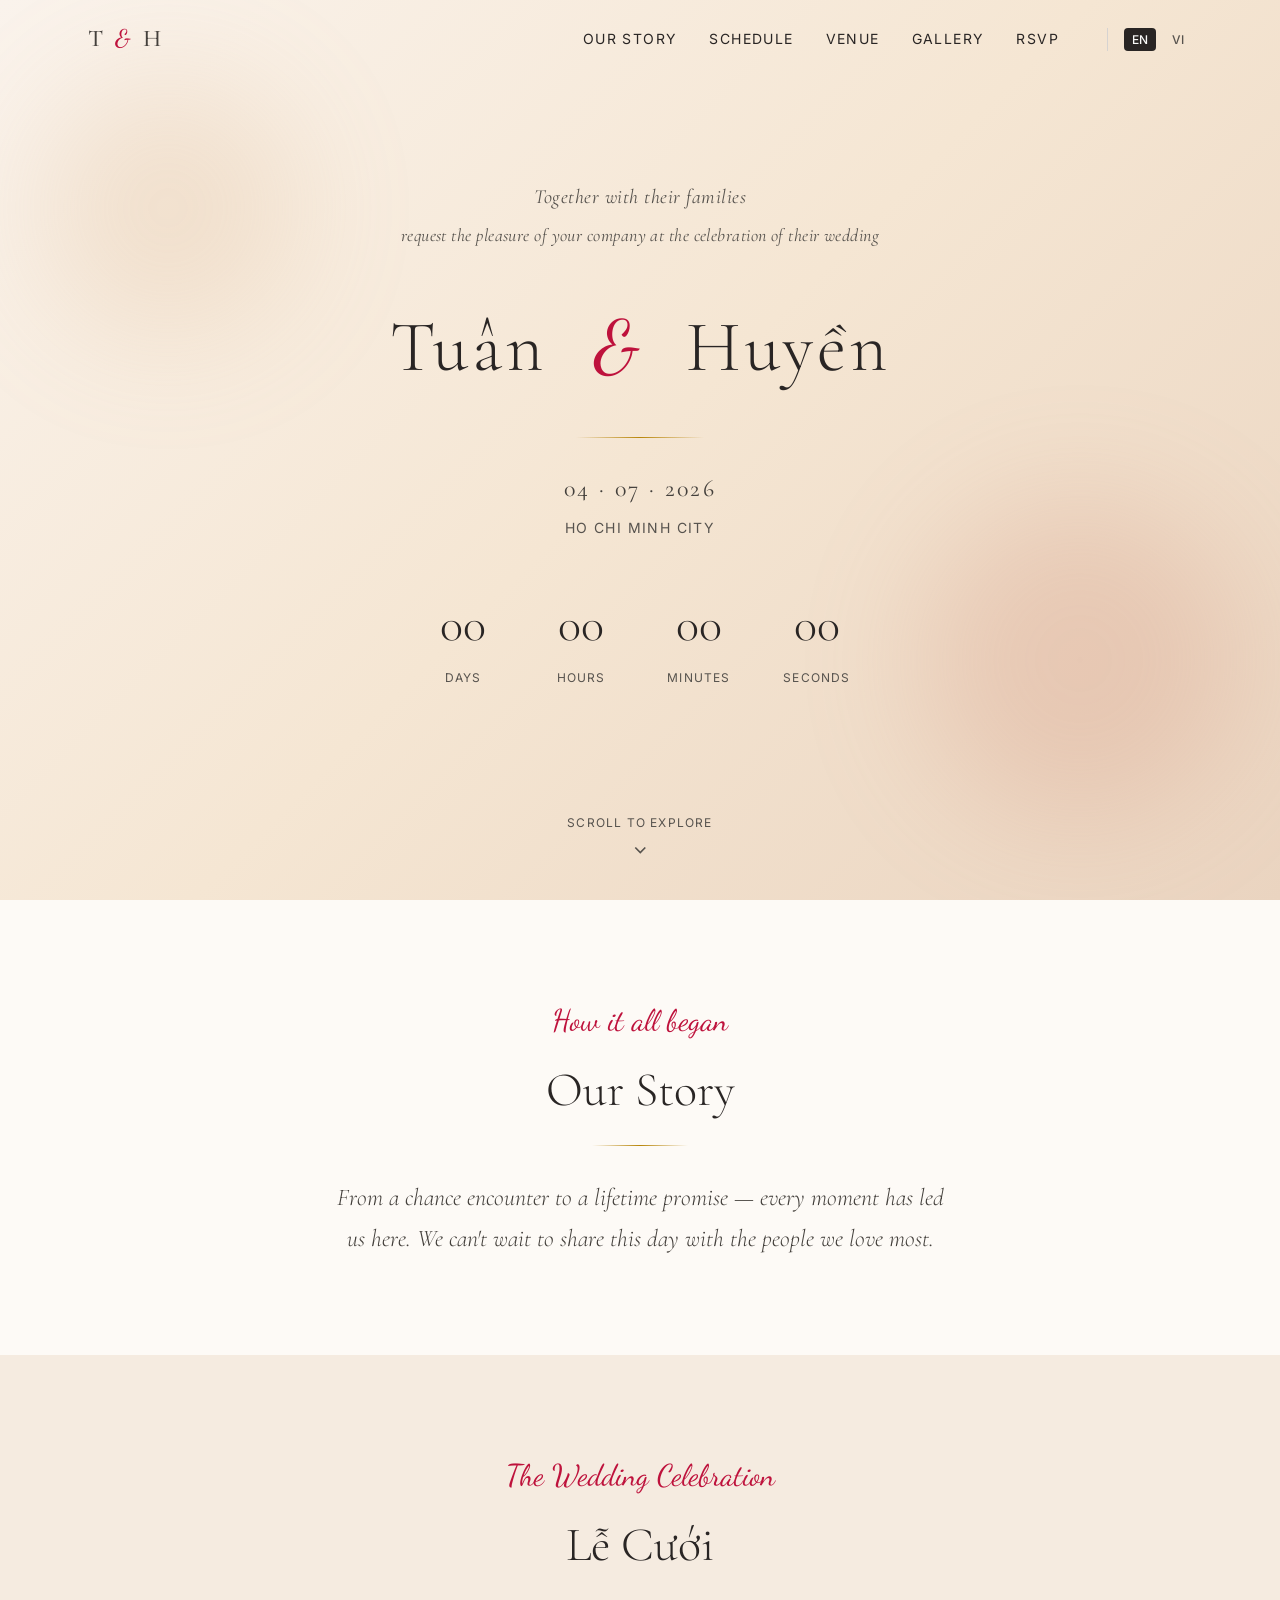
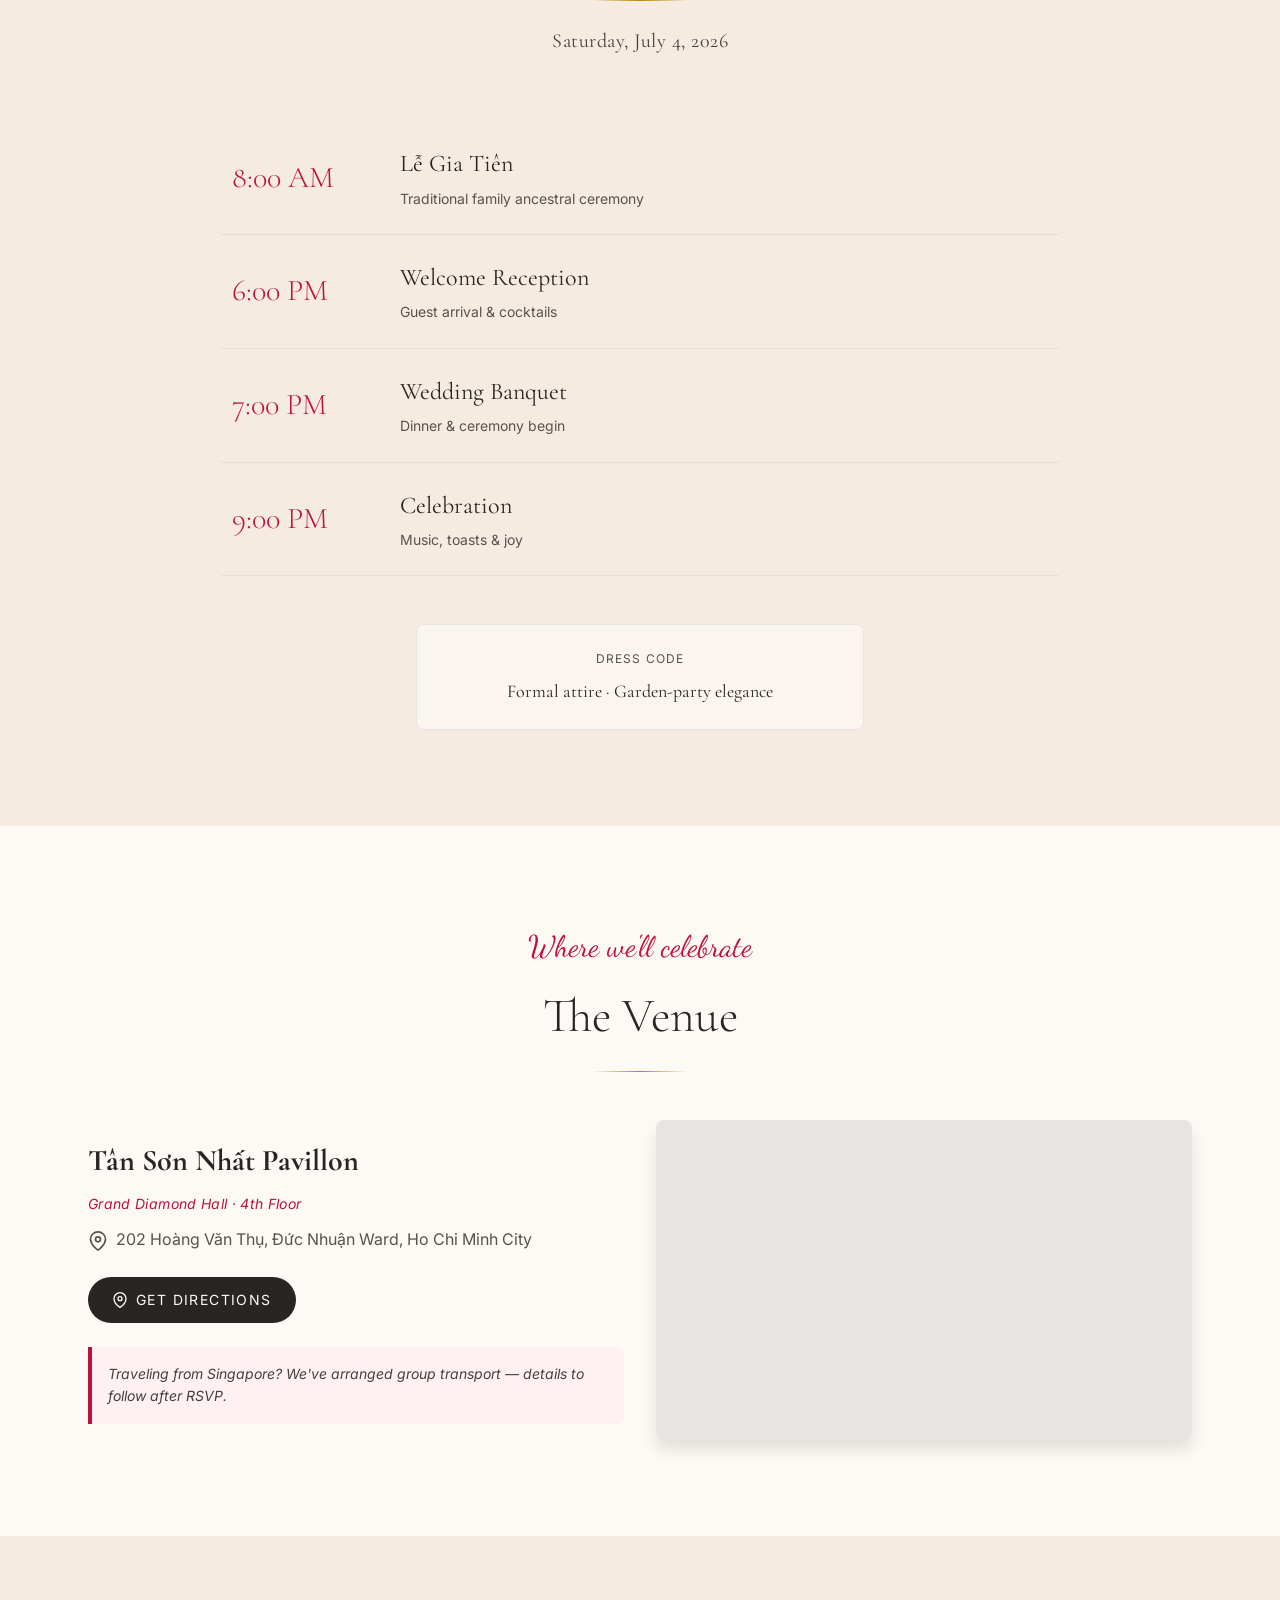
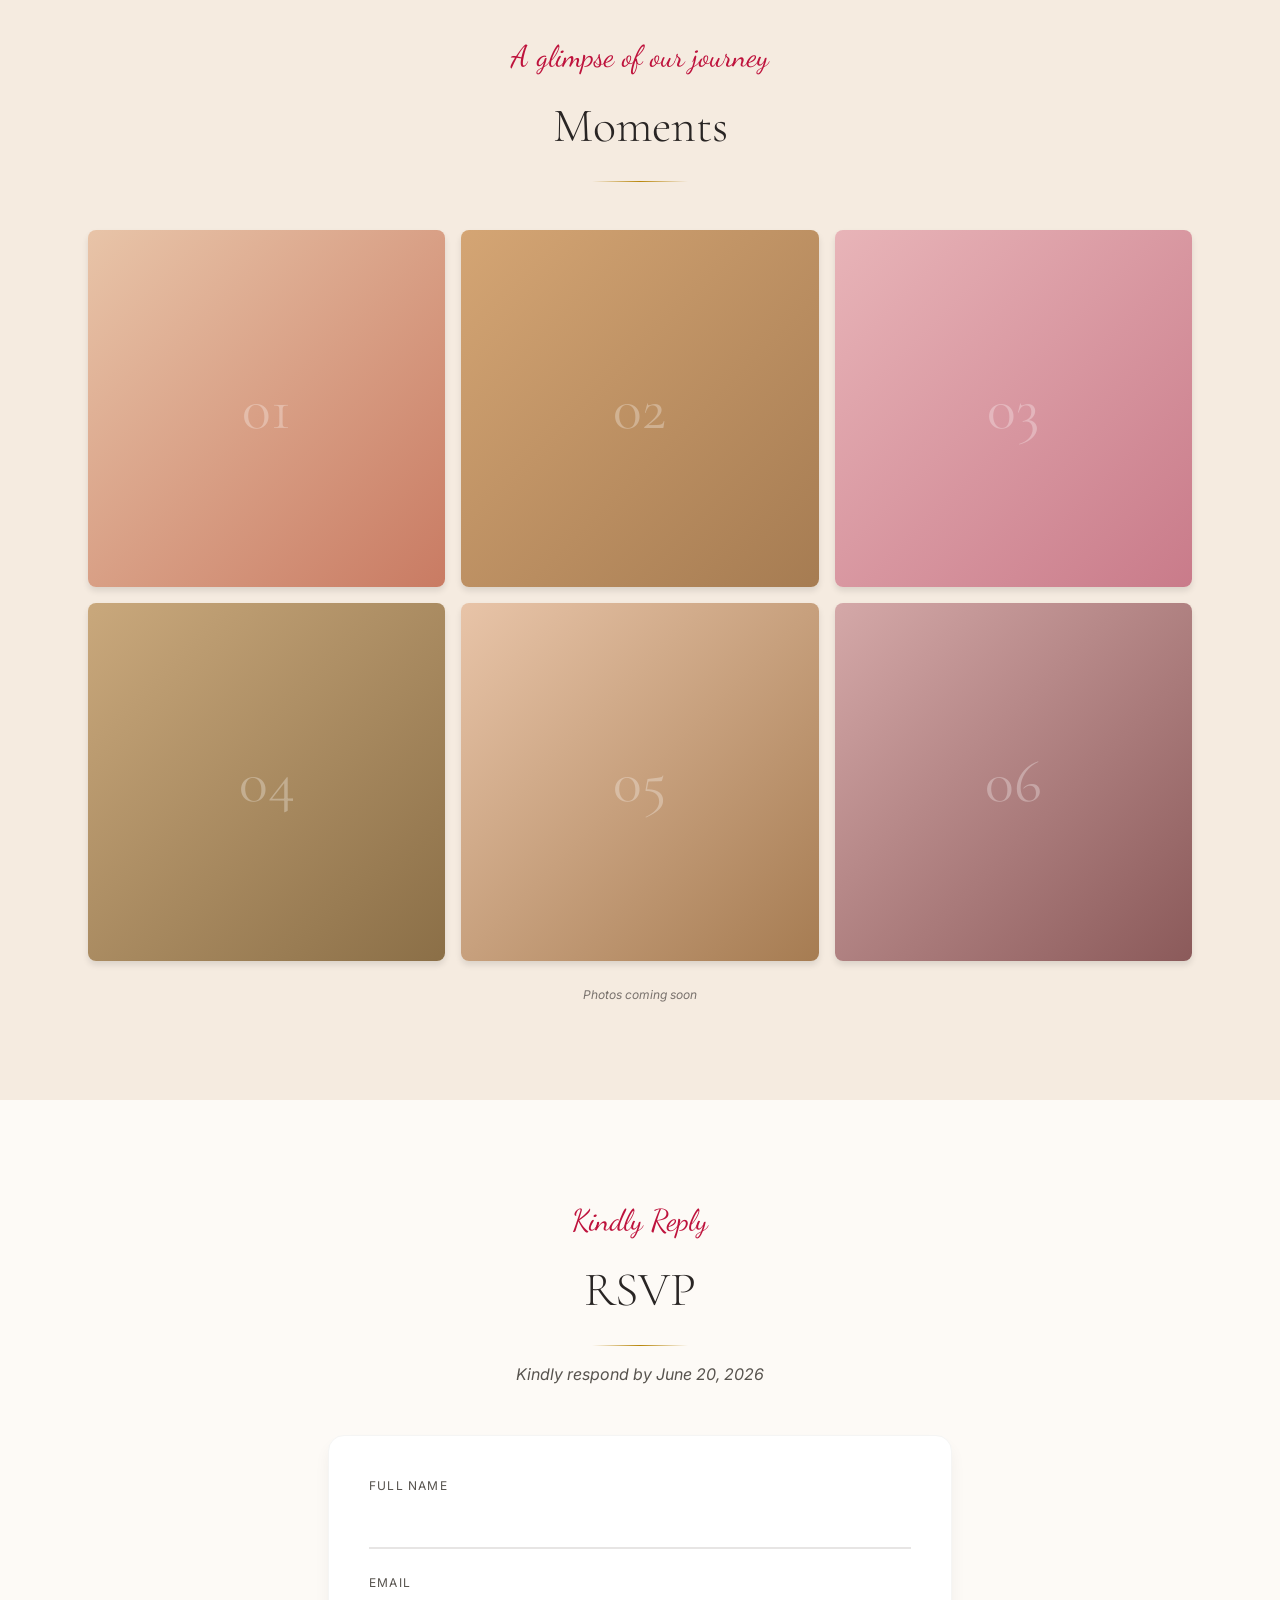
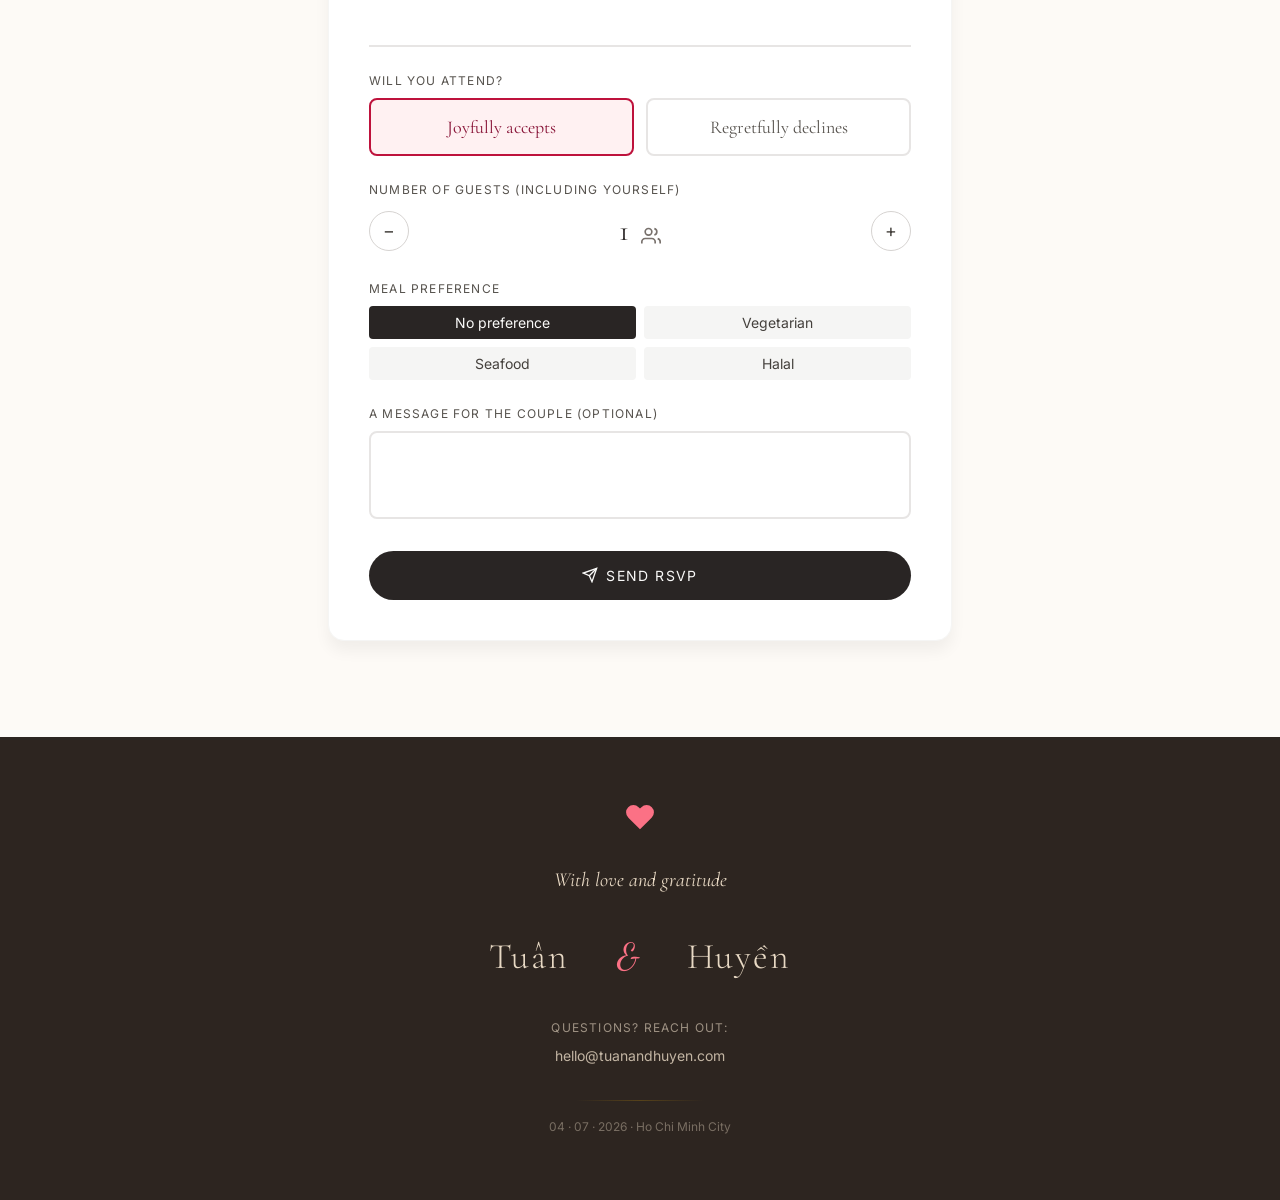
==== wedding-site.html @ 5789d703 "init" ====
<!DOCTYPE html>
<html lang="en">
<head>
  <meta charset="UTF-8" />
  <meta name="viewport" content="width=device-width, initial-scale=1.0" />
  <title>Tuân & Huyền · 04.07.2026</title>
  <meta name="description" content="Join us in celebrating the wedding of Tuân & Huyền on July 4, 2026 in Ho Chi Minh City." />
  <link rel="icon" href="data:image/svg+xml,%3Csvg xmlns='http://www.w3.org/2000/svg' viewBox='0 0 100 100'%3E%3Ctext y='.9em' font-size='90'%3E%F0%9F%92%95%3C/text%3E%3C/svg%3E" />

  <link href="https://fonts.googleapis.com/css2?family=Cormorant+Garamond:wght@300;400;500;600;700&family=Inter:wght@300;400;500;600&family=Dancing+Script:wght@600;700&display=swap" rel="stylesheet" />

  <style>
    /* ===== Reset ===== */
    *, *::before, *::after { box-sizing: border-box; margin: 0; padding: 0; }
    html { scroll-behavior: smooth; -webkit-text-size-adjust: 100%; }
    body { font-family: 'Inter', -apple-system, BlinkMacSystemFont, sans-serif; background: #fdfaf6; color: #292524; line-height: 1.6; -webkit-font-smoothing: antialiased; }
    img { max-width: 100%; display: block; }
    button { font-family: inherit; cursor: pointer; border: none; background: none; color: inherit; }
    input, textarea { font-family: inherit; font-size: 1rem; }
    a { color: inherit; text-decoration: none; }

    /* ===== Typography ===== */
    .serif { font-family: 'Cormorant Garamond', serif; }
    .script { font-family: 'Dancing Script', cursive; }

    /* ===== Animations ===== */
    @keyframes fadeUp { from { opacity: 0; transform: translateY(30px); } to { opacity: 1; transform: translateY(0); } }
    @keyframes fadeIn { from { opacity: 0; } to { opacity: 1; } }
    @keyframes bounceSlow { 0%, 100% { transform: translateY(0); } 50% { transform: translateY(8px); } }
    @keyframes shimmer { 0%, 100% { opacity: 0.4; } 50% { opacity: 1; } }
    .fade-up { animation: fadeUp 1s ease-out forwards; }
    .fade-in { animation: fadeIn 1.5s ease-out forwards; }
    .bounce-slow { animation: bounceSlow 2s ease-in-out infinite; }
    .shimmer { animation: shimmer 3s ease-in-out infinite; }
    .ornament { background: linear-gradient(90deg, transparent, #b8860b, transparent); height: 1px; width: 8rem; margin: 0 auto; }
    .ornament-sm { width: 6rem; }

    /* ===== Layout ===== */
    .container { max-width: 1152px; margin: 0 auto; padding-left: 1.5rem; padding-right: 1.5rem; }
    .container-narrow { max-width: 672px; margin: 0 auto; padding-left: 1.5rem; padding-right: 1.5rem; }
    .container-med { max-width: 896px; margin: 0 auto; padding-left: 1.5rem; padding-right: 1.5rem; }

    /* ===== Navigation ===== */
    .navbar { position: fixed; top: 0; left: 0; right: 0; z-index: 50; transition: all 0.5s ease; padding: 1.25rem 0; background: transparent; }
    .navbar.scrolled { background: rgba(250, 250, 249, 0.95); backdrop-filter: blur(8px); -webkit-backdrop-filter: blur(8px); box-shadow: 0 1px 3px rgba(0, 0, 0, 0.05); padding: 0.75rem 0; }
    .nav-inner { max-width: 1152px; margin: 0 auto; padding: 0 1.5rem; display: flex; align-items: center; justify-content: space-between; }
    .nav-monogram { font-family: 'Cormorant Garamond', serif; font-size: 1.5rem; font-weight: 500; letter-spacing: 0.05em; color: #44403c; }
    .nav-monogram .amp { font-family: 'Dancing Script', cursive; color: #be123c; margin: 0 0.25rem; }
    .nav-links { display: none; align-items: center; gap: 2rem; }
    .nav-link { font-size: 0.875rem; letter-spacing: 0.1em; text-transform: uppercase; color: #292524; transition: color 0.2s; }
    .nav-link:hover { color: #be123c; }
    .lang-switcher { display: flex; align-items: center; gap: 0.5rem; margin-left: 1rem; padding-left: 1rem; border-left: 1px solid #d6d3d1; }
    .lang-btn { font-size: 0.75rem; font-weight: 500; padding: 0.25rem 0.5rem; border-radius: 0.25rem; transition: all 0.2s; color: #57534e; }
    .lang-btn:hover { color: #292524; }
    .lang-btn.active { background: #292524; color: #fafaf9; }
    .menu-toggle { display: block; color: #292524; padding: 0.25rem; }
    .mobile-menu { display: none; background: #fafaf9; border-top: 1px solid #e7e5e4; padding: 1rem 1.5rem; }
    .mobile-menu.open { display: block; animation: fadeIn 0.3s ease-out; }
    .mobile-link { display: block; padding: 0.5rem 0; color: #44403c; letter-spacing: 0.025em; }
    .mobile-lang-row { display: flex; gap: 0.5rem; padding-top: 0.5rem; margin-top: 0.5rem; border-top: 1px solid #e7e5e4; }
    .lang-btn-mobile { font-size: 0.75rem; padding: 0.25rem 0.75rem; border-radius: 0.25rem; background: #e7e5e4; color: #44403c; }
    .lang-btn-mobile.active { background: #292524; color: #fafaf9; }

    @media (min-width: 768px) {
      .nav-links { display: flex; }
      .menu-toggle { display: none; }
      .mobile-menu { display: none !important; }
    }

    /* ===== Hero ===== */
    .hero { position: relative; min-height: 100vh; display: flex; align-items: center; justify-content: center; overflow: hidden; }
    .hero-bg { position: absolute; inset: 0; background: linear-gradient(135deg, #faf3ec 0%, #f5e6d3 50%, #ead4c0 100%); }
    .hero-blob-1 { position: absolute; top: 5rem; left: 2.5rem; width: 16rem; height: 16rem; border-radius: 9999px; opacity: 0.2; filter: blur(64px); background: #d4a574; }
    .hero-blob-2 { position: absolute; bottom: 5rem; right: 2.5rem; width: 20rem; height: 20rem; border-radius: 9999px; opacity: 0.2; filter: blur(64px); background: #c97b63; }
    .hero-inner { position: relative; z-index: 10; text-align: center; padding: 0 1.5rem; }
    .hero-together { font-family: 'Cormorant Garamond', serif; font-style: italic; color: #57534e; font-size: 1.125rem; margin-bottom: 0.5rem; letter-spacing: 0.025em; }
    .hero-invite { font-family: 'Cormorant Garamond', serif; font-style: italic; color: #57534e; font-size: 1rem; margin-bottom: 2.5rem; letter-spacing: 0.025em; max-width: 42rem; margin-left: auto; margin-right: auto; }
    .hero-names { display: flex; align-items: center; justify-content: center; gap: 1.5rem; margin-bottom: 2rem; }
    .hero-name { font-family: 'Cormorant Garamond', serif; font-size: 3rem; font-weight: 300; color: #292524; letter-spacing: 0.05em; }
    .hero-amp { font-family: 'Dancing Script', cursive; font-size: 3rem; color: #be123c; }
    .hero-date { font-family: 'Cormorant Garamond', serif; font-size: 1.25rem; color: #44403c; margin-bottom: 0.5rem; letter-spacing: 0.1em; }
    .hero-city { font-size: 0.875rem; color: #57534e; letter-spacing: 0.1em; text-transform: uppercase; margin-bottom: 3rem; }
    .countdown { display: grid; grid-template-columns: repeat(4, 1fr); gap: 0.75rem; max-width: 28rem; margin: 0 auto 2rem; }
    .cd-cell { text-align: center; }
    .cd-num { font-family: 'Cormorant Garamond', serif; font-size: 1.875rem; font-weight: 300; color: #292524; margin-bottom: 0.25rem; }
    .cd-label { font-size: 0.75rem; text-transform: uppercase; letter-spacing: 0.1em; color: #57534e; }
    .scroll-hint { position: absolute; bottom: 2rem; left: 50%; transform: translateX(-50%); text-align: center; }
    .scroll-hint p { font-size: 0.75rem; text-transform: uppercase; letter-spacing: 0.1em; color: #57534e; margin-bottom: 0.5rem; }
    .scroll-hint svg { margin: 0 auto; color: #57534e; }

    @media (min-width: 768px) {
      .hero-together { font-size: 1.25rem; }
      .hero-invite { font-size: 1.125rem; }
      .hero-names { gap: 3rem; margin-bottom: 2rem; }
      .hero-name, .hero-amp { font-size: 4.5rem; }
      .hero-date { font-size: 1.5rem; }
      .countdown { gap: 1.5rem; }
      .cd-num { font-size: 3rem; }
    }

    /* ===== Sections ===== */
    section { padding: 6rem 1.5rem; }
    .section-bg-warm { background: #f5ebe0; position: relative; }
    .section-head { text-align: center; margin-bottom: 3rem; }
    .section-script { font-family: 'Dancing Script', cursive; font-size: 1.875rem; color: #be123c; margin-bottom: 0.5rem; }
    .section-title { font-family: 'Cormorant Garamond', serif; font-size: 2.25rem; font-weight: 300; color: #292524; margin-bottom: 1rem; }

    @media (min-width: 768px) {
      .section-title { font-size: 3rem; }
    }

    /* ===== Our Story ===== */
    .story-body { font-family: 'Cormorant Garamond', serif; font-size: 1.25rem; font-weight: 300; color: #44403c; line-height: 1.7; font-style: italic; margin-top: 2rem; }

    @media (min-width: 768px) {
      .story-body { font-size: 1.5rem; }
    }

    /* ===== Schedule ===== */
    .schedule-list { margin-top: 4rem; }
    .schedule-row { display: grid; grid-template-columns: 25% 1fr; gap: 1rem; align-items: center; padding: 1.5rem 1rem; border-bottom: 1px solid rgba(214, 211, 209, 0.5); border-radius: 0.5rem; transition: background 0.2s; }
    .schedule-row:hover { background: rgba(250, 250, 249, 0.5); }
    .schedule-time { font-family: 'Cormorant Garamond', serif; font-size: 1.5rem; color: #be123c; font-weight: 300; }
    .schedule-event-title { font-family: 'Cormorant Garamond', serif; font-size: 1.25rem; color: #292524; margin-bottom: 0.25rem; }
    .schedule-event-desc { font-size: 0.875rem; color: #57534e; }
    .schedule-date { font-family: 'Cormorant Garamond', serif; font-size: 1.25rem; color: #44403c; letter-spacing: 0.025em; margin-top: 1rem; }
    .dress-code-box { margin-top: 3rem; max-width: 28rem; margin-left: auto; margin-right: auto; text-align: center; background: rgba(255, 255, 255, 0.5); border-radius: 0.5rem; padding: 1.5rem 2rem; border: 1px solid #e7e5e4; }
    .dress-code-label { font-size: 0.75rem; text-transform: uppercase; letter-spacing: 0.1em; color: #57534e; margin-bottom: 0.5rem; }
    .dress-code-desc { font-family: 'Cormorant Garamond', serif; font-size: 1.125rem; color: #292524; }

    @media (min-width: 768px) {
      .schedule-row { grid-template-columns: 16.66% 1fr; gap: 2rem; }
      .schedule-time { font-size: 1.875rem; }
      .schedule-event-title { font-size: 1.5rem; }
      .schedule-date { font-size: 1.25rem; }
    }

    /* ===== Venue ===== */
    .venue-grid { display: grid; grid-template-columns: 1fr; gap: 2rem; align-items: center; }
    .venue-info > * + * { margin-top: 1.5rem; }
    .venue-name { font-family: 'Cormorant Garamond', serif; font-size: 1.875rem; color: #292524; margin-bottom: 0.5rem; }
    .venue-hall { font-size: 0.875rem; color: #be123c; font-style: italic; letter-spacing: 0.025em; margin-bottom: 0.75rem; }
    .venue-address-row { display: flex; align-items: flex-start; gap: 0.5rem; color: #57534e; }
    .venue-address-row svg { margin-top: 0.25rem; flex-shrink: 0; }
    .btn-directions { display: inline-flex; align-items: center; gap: 0.5rem; background: #292524; color: #fafaf9; padding: 0.75rem 1.5rem; border-radius: 9999px; text-transform: uppercase; letter-spacing: 0.1em; font-size: 0.875rem; transition: background 0.2s; }
    .btn-directions:hover { background: #9f1239; }
    .travel-note { background: #fff1f2; border-left: 4px solid #be123c; padding: 1rem; border-radius: 0 0.5rem 0.5rem 0; }
    .travel-note p { font-size: 0.875rem; color: #44403c; font-style: italic; }
    .map-frame { border-radius: 0.5rem; overflow: hidden; box-shadow: 0 10px 15px rgba(0, 0, 0, 0.1); height: 20rem; background: #e7e5e4; }
    .map-frame iframe { width: 100%; height: 100%; border: 0; }

    @media (min-width: 768px) {
      .venue-grid { grid-template-columns: 1fr 1fr; gap: 2rem; }
    }

    /* ===== Gallery ===== */
    .gallery-grid { display: grid; grid-template-columns: repeat(2, 1fr); gap: 1rem; }
    .gallery-tile { aspect-ratio: 1; border-radius: 0.5rem; overflow: hidden; position: relative; cursor: pointer; box-shadow: 0 4px 6px rgba(0, 0, 0, 0.1); transition: box-shadow 0.3s, transform 0.3s; display: flex; align-items: center; justify-content: center; }
    .gallery-tile:hover { box-shadow: 0 20px 25px rgba(0, 0, 0, 0.15); transform: translateY(-2px); }
    .gallery-tile-num { font-family: 'Cormorant Garamond', serif; font-size: 3.75rem; color: rgba(255, 255, 255, 0.3); }
    .gallery-note { text-align: center; font-size: 0.75rem; color: #78716c; margin-top: 1.5rem; font-style: italic; }

    @media (min-width: 768px) {
      .gallery-grid { grid-template-columns: repeat(3, 1fr); }
    }

    /* ===== RSVP ===== */
    .rsvp-card { background: white; border-radius: 1rem; box-shadow: 0 10px 15px rgba(0, 0, 0, 0.05); padding: 2rem; border: 1px solid #f5f5f4; }
    .form-group { margin-bottom: 1.5rem; }
    .form-label { display: block; font-size: 0.75rem; text-transform: uppercase; letter-spacing: 0.1em; color: #57534e; margin-bottom: 0.5rem; }
    .form-input { width: 100%; padding: 0.75rem 1rem; border: none; border-bottom: 2px solid #e7e5e4; background: transparent; outline: none; transition: border-color 0.2s; color: #292524; }
    .form-input:focus { border-bottom-color: #be123c; }
    .form-textarea { width: 100%; padding: 0.75rem 1rem; border: 2px solid #e7e5e4; border-radius: 0.5rem; background: transparent; outline: none; transition: border-color 0.2s; resize: none; color: #292524; }
    .form-textarea:focus { border-color: #be123c; }

    .attending-grid { display: grid; grid-template-columns: 1fr 1fr; gap: 0.75rem; }
    .att-btn { padding: 1rem; border-radius: 0.5rem; border: 2px solid #e7e5e4; color: #57534e; font-family: 'Cormorant Garamond', serif; font-size: 1.125rem; transition: all 0.2s; background: transparent; }
    .att-btn:hover { border-color: #a8a29e; }
    .att-btn.active-yes { border-color: #be123c; background: #fff1f2; color: #881337; }
    .att-btn.active-no { border-color: #44403c; background: #f5f5f4; color: #1c1917; }

    .guest-row { display: flex; align-items: center; gap: 1rem; }
    .guest-btn { width: 2.5rem; height: 2.5rem; border-radius: 9999px; border: 1px solid #d6d3d1; color: #44403c; transition: all 0.2s; font-size: 1.125rem; display: flex; align-items: center; justify-content: center; }
    .guest-btn:hover { border-color: #be123c; color: #be123c; }
    .guest-count-wrap { flex: 1; text-align: center; }
    .guest-count { font-family: 'Cormorant Garamond', serif; font-size: 1.875rem; color: #292524; }
    .guest-icon { display: inline-block; margin-left: 0.5rem; color: #78716c; vertical-align: middle; }

    .meal-grid { display: grid; grid-template-columns: 1fr 1fr; gap: 0.5rem; }
    .meal-btn { padding: 0.5rem 0.75rem; border-radius: 0.25rem; font-size: 0.875rem; background: #f5f5f4; color: #44403c; transition: all 0.2s; }
    .meal-btn:hover { background: #e7e5e4; }
    .meal-btn.active { background: #292524; color: #fafaf9; }

    .submit-btn { width: 100%; background: #292524; color: #fafaf9; padding: 1rem; border-radius: 9999px; text-transform: uppercase; letter-spacing: 0.1em; font-size: 0.875rem; display: flex; align-items: center; justify-content: center; gap: 0.5rem; transition: all 0.2s; }
    .submit-btn:hover:not(:disabled) { background: #9f1239; }
    .submit-btn:disabled { opacity: 0.4; cursor: not-allowed; }

    .rsvp-success { background: linear-gradient(135deg, #fff1f2 0%, #fafaf9 100%); border-radius: 1rem; padding: 3rem; text-align: center; border: 1px solid #fecdd3; animation: fadeUp 0.6s ease-out forwards; }
    .success-icon { width: 4rem; height: 4rem; border-radius: 9999px; background: #be123c; margin: 0 auto 1.5rem; display: flex; align-items: center; justify-content: center; }
    .success-title { font-family: 'Cormorant Garamond', serif; font-size: 1.875rem; color: #292524; margin-bottom: 0.75rem; }
    .success-desc { color: #57534e; margin-bottom: 2rem; }
    .reset-btn { font-size: 0.875rem; text-transform: uppercase; letter-spacing: 0.1em; color: #be123c; transition: color 0.2s; }
    .reset-btn:hover { color: #881337; text-decoration: underline; text-underline-offset: 4px; }

    .rsvp-deadline { color: #57534e; font-style: italic; }
    .section-head-rsvp { margin-bottom: 3rem; }

    @media (min-width: 768px) {
      .rsvp-card { padding: 2.5rem; }
    }

    /* ===== Footer ===== */
    footer { padding: 4rem 1.5rem; text-align: center; background: #2d2520; color: #e8d9c4; }
    .footer-heart { margin: 0 auto 1.5rem; color: #fb7185; }
    .footer-thanks { font-family: 'Cormorant Garamond', serif; font-style: italic; font-size: 1.25rem; margin-bottom: 0.5rem; }
    .footer-names { display: flex; align-items: center; justify-content: center; gap: 1.5rem; margin: 2rem 0; }
    .footer-name { font-family: 'Cormorant Garamond', serif; font-size: 1.875rem; font-weight: 300; letter-spacing: 0.05em; }
    .footer-amp { font-family: 'Dancing Script', cursive; font-size: 1.875rem; color: #fb7185; }
    .footer-contact-label { font-size: 0.75rem; text-transform: uppercase; letter-spacing: 0.1em; opacity: 0.6; margin-bottom: 0.5rem; }
    .footer-email { font-size: 0.875rem; opacity: 0.8; }
    .footer-date { font-size: 0.75rem; opacity: 0.4; margin-top: 1rem; }
    .footer-ornament { margin-top: 2rem; opacity: 0.3; }

    @media (min-width: 768px) {
      .footer-names { gap: 3rem; }
      .footer-name, .footer-amp { font-size: 2.25rem; }
    }

    /* ===== Utility ===== */
    .hidden { display: none !important; }
  </style>
</head>
<body>

<!-- Navigation -->
<nav id="navbar" class="navbar">
  <div class="nav-inner">
    <div class="nav-monogram">T <span class="amp">&</span> H</div>
    <div class="nav-links">
      <a href="#story" class="nav-link" data-key="story">Our Story</a>
      <a href="#schedule" class="nav-link" data-key="schedule">Schedule</a>
      <a href="#venue" class="nav-link" data-key="venue">Venue</a>
      <a href="#gallery" class="nav-link" data-key="gallery">Gallery</a>
      <a href="#rsvp" class="nav-link" data-key="rsvp">RSVP</a>
      <div class="lang-switcher">
        <button data-lang="en" class="lang-btn active">EN</button>
        <button data-lang="vi" class="lang-btn">VI</button>
      </div>
    </div>
    <button id="menu-toggle" class="menu-toggle" aria-label="Menu">
      <svg id="menu-icon-open" xmlns="http://www.w3.org/2000/svg" width="24" height="24" viewBox="0 0 24 24" fill="none" stroke="currentColor" stroke-width="2" stroke-linecap="round" stroke-linejoin="round"><line x1="3" y1="12" x2="21" y2="12"/><line x1="3" y1="6" x2="21" y2="6"/><line x1="3" y1="18" x2="21" y2="18"/></svg>
      <svg id="menu-icon-close" class="hidden" xmlns="http://www.w3.org/2000/svg" width="24" height="24" viewBox="0 0 24 24" fill="none" stroke="currentColor" stroke-width="2" stroke-linecap="round" stroke-linejoin="round"><line x1="18" y1="6" x2="6" y2="18"/><line x1="6" y1="6" x2="18" y2="18"/></svg>
    </button>
  </div>
  <div id="mobile-menu" class="mobile-menu">
    <a href="#story" class="mobile-link" data-key="story">Our Story</a>
    <a href="#schedule" class="mobile-link" data-key="schedule">Schedule</a>
    <a href="#venue" class="mobile-link" data-key="venue">Venue</a>
    <a href="#gallery" class="mobile-link" data-key="gallery">Gallery</a>
    <a href="#rsvp" class="mobile-link" data-key="rsvp">RSVP</a>
    <div class="mobile-lang-row">
      <button data-lang="en" class="lang-btn-mobile active">EN</button>
      <button data-lang="vi" class="lang-btn-mobile">VI</button>
    </div>
  </div>
</nav>

<!-- Hero -->
<section class="hero">
  <div class="hero-bg"></div>
  <div class="hero-blob-1"></div>
  <div class="hero-blob-2"></div>

  <div class="hero-inner fade-up">
    <p id="hero-together" class="hero-together">Together with their families</p>
    <p id="hero-invite" class="hero-invite">request the pleasure of your company at the celebration of their wedding</p>

    <div class="hero-names">
      <h1 class="hero-name">Tuân</h1>
      <span class="hero-amp">&</span>
      <h1 class="hero-name">Huyền</h1>
    </div>

    <div class="ornament" style="margin-bottom: 2rem;"></div>

    <p class="hero-date">04 · 07 · 2026</p>
    <p class="hero-city">Ho Chi Minh City</p>

    <div class="countdown">
      <div class="cd-cell">
        <div id="cd-days" class="cd-num">00</div>
        <div class="cd-label cd-translate" data-key="days">Days</div>
      </div>
      <div class="cd-cell">
        <div id="cd-hours" class="cd-num">00</div>
        <div class="cd-label cd-translate" data-key="hours">Hours</div>
      </div>
      <div class="cd-cell">
        <div id="cd-mins" class="cd-num">00</div>
        <div class="cd-label cd-translate" data-key="minutes">Minutes</div>
      </div>
      <div class="cd-cell">
        <div id="cd-secs" class="cd-num">00</div>
        <div class="cd-label cd-translate" data-key="seconds">Seconds</div>
      </div>
    </div>
  </div>

  <div class="scroll-hint bounce-slow">
    <p id="hero-scroll">Scroll to explore</p>
    <svg xmlns="http://www.w3.org/2000/svg" width="20" height="20" viewBox="0 0 24 24" fill="none" stroke="currentColor" stroke-width="2"><polyline points="6 9 12 15 18 9"/></svg>
  </div>
</section>

<!-- Our Story -->
<section id="story">
  <div class="container-narrow" style="text-align: center;">
    <p id="story-sub" class="section-script">How it all began</p>
    <h2 id="story-title" class="section-title">Our Story</h2>
    <div class="ornament ornament-sm" style="margin-bottom: 2rem;"></div>
    <p id="story-body" class="story-body">From a chance encounter to a lifetime promise — every moment has led us here. We can't wait to share this day with the people we love most.</p>
  </div>
</section>

<!-- Schedule -->
<section id="schedule" class="section-bg-warm">
  <div class="container-med">
    <div class="section-head">
      <p id="sched-sub" class="section-script">The Wedding Celebration</p>
      <h2 id="sched-title" class="section-title">Lễ Cưới</h2>
      <div class="ornament ornament-sm" style="margin-bottom: 1.5rem;"></div>
      <p id="sched-date" class="schedule-date">Saturday, July 4, 2026</p>
    </div>
    <div id="schedule-list" class="schedule-list"></div>
    <div class="dress-code-box">
      <p id="dress-label" class="dress-code-label">Dress Code</p>
      <p id="dress-desc" class="dress-code-desc">Formal attire · Garden-party elegance</p>
    </div>
  </div>
</section>

<!-- Venue -->
<section id="venue">
  <div class="container">
    <div class="section-head">
      <p id="venue-sub" class="section-script">Where we'll celebrate</p>
      <h2 id="venue-title" class="section-title">The Venue</h2>
      <div class="ornament ornament-sm"></div>
    </div>
    <div class="venue-grid">
      <div class="venue-info">
        <div>
          <h3 id="venue-name" class="venue-name">Tân Sơn Nhất Pavillon</h3>
          <p id="venue-hall" class="venue-hall">Grand Diamond Hall · 4th Floor</p>
          <div class="venue-address-row">
            <svg xmlns="http://www.w3.org/2000/svg" width="20" height="20" viewBox="0 0 24 24" fill="none" stroke="currentColor" stroke-width="2"><path d="M21 10c0 7-9 13-9 13s-9-6-9-13a9 9 0 0 1 18 0z"/><circle cx="12" cy="10" r="3"/></svg>
            <p id="venue-address">202 Hoàng Văn Thụ, Đức Nhuận Ward, Ho Chi Minh City</p>
          </div>
        </div>
        <a href="https://www.google.com/maps/search/?api=1&query=Tan+Son+Nhat+Pavillon+202+Hoang+Van+Thu+Ho+Chi+Minh" target="_blank" rel="noopener noreferrer" class="btn-directions">
          <svg xmlns="http://www.w3.org/2000/svg" width="16" height="16" viewBox="0 0 24 24" fill="none" stroke="currentColor" stroke-width="2"><path d="M21 10c0 7-9 13-9 13s-9-6-9-13a9 9 0 0 1 18 0z"/><circle cx="12" cy="10" r="3"/></svg>
          <span id="directions-label">Get Directions</span>
        </a>
        <div class="travel-note">
          <p id="travel-note">Traveling from Singapore? We've arranged group transport — details to follow after RSVP.</p>
        </div>
      </div>
      <div class="map-frame">
        <iframe title="Wedding venue map" src="https://www.google.com/maps?q=202+Hoang+Van+Thu,+Phu+Nhuan,+Ho+Chi+Minh+City&output=embed" allowfullscreen></iframe>
      </div>
    </div>
  </div>
</section>

<!-- Gallery -->
<section id="gallery" class="section-bg-warm">
  <div class="container">
    <div class="section-head">
      <p id="gallery-sub" class="section-script">A glimpse of our journey</p>
      <h2 id="gallery-title" class="section-title">Moments</h2>
      <div class="ornament ornament-sm"></div>
    </div>
    <div class="gallery-grid">
      <div class="gallery-tile" style="background: linear-gradient(135deg, #e8c4a8 0%, #c97b63 100%);"><div class="gallery-tile-num">01</div></div>
      <div class="gallery-tile" style="background: linear-gradient(135deg, #d4a574 0%, #a67c52 100%);"><div class="gallery-tile-num">02</div></div>
      <div class="gallery-tile" style="background: linear-gradient(135deg, #e8b4b8 0%, #c97b8a 100%);"><div class="gallery-tile-num">03</div></div>
      <div class="gallery-tile" style="background: linear-gradient(135deg, #c9a87c 0%, #8b6f47 100%);"><div class="gallery-tile-num">04</div></div>
      <div class="gallery-tile" style="background: linear-gradient(135deg, #e8c4a8 0%, #a67c52 100%);"><div class="gallery-tile-num">05</div></div>
      <div class="gallery-tile" style="background: linear-gradient(135deg, #d4a8a8 0%, #8b5a5a 100%);"><div class="gallery-tile-num">06</div></div>
    </div>
    <p id="gallery-note" class="gallery-note">Photos coming soon</p>
  </div>
</section>

<!-- RSVP -->
<section id="rsvp">
  <div class="container-narrow">
    <div class="section-head section-head-rsvp">
      <p id="rsvp-sub-script" class="section-script">Kindly Reply</p>
      <h2 id="rsvp-title" class="section-title">RSVP</h2>
      <div class="ornament ornament-sm" style="margin-bottom: 1rem;"></div>
      <p id="rsvp-subtitle" class="rsvp-deadline">Kindly respond by June 20, 2026</p>
    </div>

    <div id="rsvp-form-wrap" class="rsvp-card">
      <div class="form-group">
        <label id="lbl-name" class="form-label">Full Name</label>
        <input type="text" id="f-name" class="form-input" />
      </div>
      <div class="form-group">
        <label id="lbl-email" class="form-label">Email</label>
        <input type="email" id="f-email" class="form-input" />
      </div>
      <div class="form-group">
        <label id="lbl-attending" class="form-label">Will you attend?</label>
        <div class="attending-grid">
          <button id="btn-yes" type="button" class="att-btn active-yes">Joyfully accepts</button>
          <button id="btn-no" type="button" class="att-btn">Regretfully declines</button>
        </div>
      </div>

      <div id="yes-fields">
        <div class="form-group">
          <label id="lbl-guests" class="form-label">Number of guests (including yourself)</label>
          <div class="guest-row">
            <button type="button" id="g-minus" class="guest-btn">−</button>
            <div class="guest-count-wrap">
              <span id="guest-count" class="guest-count">1</span>
              <svg class="guest-icon" xmlns="http://www.w3.org/2000/svg" width="20" height="20" viewBox="0 0 24 24" fill="none" stroke="currentColor" stroke-width="2"><path d="M17 21v-2a4 4 0 0 0-4-4H5a4 4 0 0 0-4 4v2"/><circle cx="9" cy="7" r="4"/><path d="M23 21v-2a4 4 0 0 0-3-3.87"/><path d="M16 3.13a4 4 0 0 1 0 7.75"/></svg>
            </div>
            <button type="button" id="g-plus" class="guest-btn">+</button>
          </div>
        </div>

        <div class="form-group">
          <label id="lbl-meal" class="form-label">Meal preference</label>
          <div id="meal-options" class="meal-grid"></div>
        </div>
      </div>

      <div class="form-group">
        <label id="lbl-message" class="form-label">A message for the couple (optional)</label>
        <textarea id="f-message" rows="3" class="form-textarea"></textarea>
      </div>

      <button id="submit-btn" type="button" class="submit-btn">
        <svg xmlns="http://www.w3.org/2000/svg" width="16" height="16" viewBox="0 0 24 24" fill="none" stroke="currentColor" stroke-width="2"><line x1="22" y1="2" x2="11" y2="13"/><polygon points="22 2 15 22 11 13 2 9 22 2"/></svg>
        <span id="submit-label">Send RSVP</span>
      </button>
    </div>

    <div id="rsvp-success" class="rsvp-success hidden">
      <div class="success-icon">
        <svg xmlns="http://www.w3.org/2000/svg" width="32" height="32" viewBox="0 0 24 24" fill="none" stroke="white" stroke-width="3"><polyline points="20 6 9 17 4 12"/></svg>
      </div>
      <h3 id="succ-title" class="success-title">Thank you! Your RSVP has been received.</h3>
      <p id="succ-desc" class="success-desc">We can't wait to celebrate with you.</p>
      <button id="reset-btn" type="button" class="reset-btn">Submit another response</button>
    </div>
  </div>
</section>

<!-- Footer -->
<footer>
  <svg class="footer-heart shimmer" xmlns="http://www.w3.org/2000/svg" width="32" height="32" viewBox="0 0 24 24" fill="currentColor"><path d="M20.84 4.61a5.5 5.5 0 0 0-7.78 0L12 5.67l-1.06-1.06a5.5 5.5 0 0 0-7.78 7.78l1.06 1.06L12 21.23l7.78-7.78 1.06-1.06a5.5 5.5 0 0 0 0-7.78z"/></svg>
  <p id="footer-thanks" class="footer-thanks">With love and gratitude</p>
  <div class="footer-names">
    <h3 class="footer-name">Tuân</h3>
    <span class="footer-amp">&</span>
    <h3 class="footer-name">Huyền</h3>
  </div>
  <p id="footer-contact" class="footer-contact-label">Questions? Reach out:</p>
  <p class="footer-email">hello@tuanandhuyen.com</p>
  <div class="ornament footer-ornament"></div>
  <p class="footer-date">04 · 07 · 2026 · Ho Chi Minh City</p>
</footer>

<script>
  // ===== Translations =====
  const translations = {
    en: {
      nav: { story: 'Our Story', schedule: 'Schedule', venue: 'Venue', gallery: 'Gallery', rsvp: 'RSVP' },
      hero: {
        together: 'Together with their families',
        invite: 'request the pleasure of your company at the celebration of their wedding',
        scroll: 'Scroll to explore',
        countdown: { days: 'Days', hours: 'Hours', minutes: 'Minutes', seconds: 'Seconds' },
      },
      story: {
        title: 'Our Story',
        subtitle: 'How it all began',
        body: 'From a chance encounter to a lifetime promise — every moment has led us here. We can\'t wait to share this day with the people we love most.',
      },
      schedule: {
        title: 'Lễ Cưới',
        subtitle: 'The Wedding Celebration',
        date: 'Saturday, July 4, 2026',
        dressCode: 'Dress Code',
        dressCodeDesc: 'Formal attire · Garden-party elegance',
        events: [
          { time: '8:00 AM', title: 'Lễ Gia Tiên', desc: 'Traditional family ancestral ceremony' },
          { time: '6:00 PM', title: 'Welcome Reception', desc: 'Guest arrival & cocktails' },
          { time: '7:00 PM', title: 'Wedding Banquet', desc: 'Dinner & ceremony begin' },
          { time: '9:00 PM', title: 'Celebration', desc: 'Music, toasts & joy' },
        ],
      },
      venue: {
        title: 'The Venue',
        subtitle: 'Where we\'ll celebrate',
        name: 'Tân Sơn Nhất Pavillon',
        hall: 'Grand Diamond Hall · 4th Floor',
        address: '202 Hoàng Văn Thụ, Đức Nhuận Ward, Ho Chi Minh City',
        directions: 'Get Directions',
        travelNote: 'Traveling from Singapore? We\'ve arranged group transport — details to follow after RSVP.',
      },
      gallery: { title: 'Moments', subtitle: 'A glimpse of our journey', note: 'Photos coming soon' },
      rsvp: {
        title: 'RSVP',
        scriptLabel: 'Kindly Reply',
        subtitle: 'Kindly respond by June 20, 2026',
        name: 'Full Name',
        email: 'Email',
        attending: 'Will you attend?',
        yes: 'Joyfully accepts',
        no: 'Regretfully declines',
        guests: 'Number of guests (including yourself)',
        meal: 'Meal preference',
        mealOptions: ['No preference', 'Vegetarian', 'Seafood', 'Halal'],
        message: 'A message for the couple (optional)',
        submit: 'Send RSVP',
        success: 'Thank you! Your RSVP has been received.',
        successDesc: 'We can\'t wait to celebrate with you.',
        another: 'Submit another response',
      },
      footer: { thanks: 'With love and gratitude', contact: 'Questions? Reach out:' },
    },
    vi: {
      nav: { story: 'Câu Chuyện', schedule: 'Chương Trình', venue: 'Địa Điểm', gallery: 'Album', rsvp: 'Xác Nhận' },
      hero: {
        together: 'Cùng gia đình hai bên',
        invite: 'trân trọng kính mời quý khách đến chung vui trong ngày lễ thành hôn',
        scroll: 'Cuộn xuống',
        countdown: { days: 'Ngày', hours: 'Giờ', minutes: 'Phút', seconds: 'Giây' },
      },
      story: {
        title: 'Câu Chuyện Của Chúng Mình',
        subtitle: 'Tất cả bắt đầu thế nào',
        body: 'Từ một cuộc gặp gỡ tình cờ đến lời hứa trọn đời — mỗi khoảnh khắc đã dẫn chúng mình đến đây. Chúng mình rất mong được chia sẻ ngày trọng đại này cùng những người thân yêu nhất.',
      },
      schedule: {
        title: 'Lễ Cưới',
        subtitle: 'Tiệc cưới chính thức',
        date: 'Thứ Bảy, ngày 04 tháng 07 năm 2026',
        dressCode: 'Trang Phục',
        dressCodeDesc: 'Trang trọng · Lịch sự thanh lịch',
        events: [
          { time: '08:00', title: 'Lễ Gia Tiên', desc: 'Nghi lễ truyền thống tại gia' },
          { time: '18:00', title: 'Đón Khách', desc: 'Quý khách đến và dùng tiệc nhẹ' },
          { time: '19:00', title: 'Khai Tiệc', desc: 'Tiệc cưới chính thức bắt đầu' },
          { time: '21:00', title: 'Chung Vui', desc: 'Âm nhạc, nâng ly & niềm vui' },
        ],
      },
      venue: {
        title: 'Địa Điểm',
        subtitle: 'Nơi chúng mình chung vui',
        name: 'Trung Tâm Tiệc Cưới Tân Sơn Nhất Pavillon',
        hall: 'Sảnh Grand Diamond · Tầng 4',
        address: '202 Hoàng Văn Thụ, Phường Đức Nhuận, TP. Hồ Chí Minh',
        directions: 'Chỉ Đường',
        travelNote: 'Đến từ Singapore? Chúng mình đã sắp xếp xe đưa đón theo nhóm — chi tiết sẽ gửi sau khi xác nhận.',
      },
      gallery: { title: 'Khoảnh Khắc', subtitle: 'Một chút hành trình của chúng mình', note: 'Hình ảnh sẽ được cập nhật' },
      rsvp: {
        title: 'Xác Nhận Tham Dự',
        scriptLabel: 'Vui Lòng Phản Hồi',
        subtitle: 'Vui lòng phản hồi trước ngày 20/06/2026',
        name: 'Họ và Tên',
        email: 'Email',
        attending: 'Anh/Chị có tham dự không?',
        yes: 'Vui lòng nhận lời',
        no: 'Rất tiếc không thể tham dự',
        guests: 'Số người tham dự (bao gồm bạn)',
        meal: 'Khẩu phần ăn',
        mealOptions: ['Không yêu cầu', 'Chay', 'Hải sản', 'Halal'],
        message: 'Lời nhắn cho cô dâu chú rể (tùy chọn)',
        submit: 'Gửi Xác Nhận',
        success: 'Cảm ơn bạn! Đã nhận được xác nhận.',
        successDesc: 'Chúng mình rất mong gặp bạn trong ngày trọng đại.',
        another: 'Gửi phản hồi khác',
      },
      footer: { thanks: 'Với tất cả yêu thương và lòng biết ơn', contact: 'Mọi thắc mắc xin liên hệ:' },
    },
  };

  const state = { lang: 'en', attending: 'yes', guests: 1, meal: 0 };
  const WEDDING_DATE = new Date('2026-07-04T18:00:00+07:00');

  // ===== Apply language =====
  function applyLang() {
    const t = translations[state.lang];

    document.querySelectorAll('.nav-link, .mobile-link').forEach(el => {
      const key = el.dataset.key;
      if (t.nav[key]) el.textContent = t.nav[key];
    });

    document.getElementById('hero-together').textContent = t.hero.together;
    document.getElementById('hero-invite').textContent = t.hero.invite;
    document.getElementById('hero-scroll').textContent = t.hero.scroll;
    document.querySelectorAll('.cd-translate').forEach(el => {
      el.textContent = t.hero.countdown[el.dataset.key];
    });

    document.getElementById('story-title').textContent = t.story.title;
    document.getElementById('story-sub').textContent = t.story.subtitle;
    document.getElementById('story-body').textContent = t.story.body;

    document.getElementById('sched-title').textContent = t.schedule.title;
    document.getElementById('sched-sub').textContent = t.schedule.subtitle;
    document.getElementById('sched-date').textContent = t.schedule.date;
    document.getElementById('dress-label').textContent = t.schedule.dressCode;
    document.getElementById('dress-desc').textContent = t.schedule.dressCodeDesc;
    document.getElementById('schedule-list').innerHTML = t.schedule.events.map(e => `
      <div class="schedule-row">
        <div class="schedule-time">${e.time}</div>
        <div>
          <div class="schedule-event-title">${e.title}</div>
          <div class="schedule-event-desc">${e.desc}</div>
        </div>
      </div>
    `).join('');

    document.getElementById('venue-title').textContent = t.venue.title;
    document.getElementById('venue-sub').textContent = t.venue.subtitle;
    document.getElementById('venue-name').textContent = t.venue.name;
    document.getElementById('venue-hall').textContent = t.venue.hall;
    document.getElementById('venue-address').textContent = t.venue.address;
    document.getElementById('directions-label').textContent = t.venue.directions;
    document.getElementById('travel-note').textContent = t.venue.travelNote;

    document.getElementById('gallery-title').textContent = t.gallery.title;
    document.getElementById('gallery-sub').textContent = t.gallery.subtitle;
    document.getElementById('gallery-note').textContent = t.gallery.note;

    document.getElementById('rsvp-title').textContent = t.rsvp.title;
    document.getElementById('rsvp-sub-script').textContent = t.rsvp.scriptLabel;
    document.getElementById('rsvp-subtitle').textContent = t.rsvp.subtitle;
    document.getElementById('lbl-name').textContent = t.rsvp.name;
    document.getElementById('lbl-email').textContent = t.rsvp.email;
    document.getElementById('lbl-attending').textContent = t.rsvp.attending;
    document.getElementById('btn-yes').textContent = t.rsvp.yes;
    document.getElementById('btn-no').textContent = t.rsvp.no;
    document.getElementById('lbl-guests').textContent = t.rsvp.guests;
    document.getElementById('lbl-meal').textContent = t.rsvp.meal;
    document.getElementById('lbl-message').textContent = t.rsvp.message;
    document.getElementById('submit-label').textContent = t.rsvp.submit;
    document.getElementById('succ-title').textContent = t.rsvp.success;
    document.getElementById('succ-desc').textContent = t.rsvp.successDesc;
    document.getElementById('reset-btn').textContent = t.rsvp.another;

    const mealWrap = document.getElementById('meal-options');
    mealWrap.innerHTML = t.rsvp.mealOptions.map((opt, i) => `
      <button type="button" data-meal="${i}" class="meal-btn ${state.meal === i ? 'active' : ''}">${opt}</button>
    `).join('');
    mealWrap.querySelectorAll('.meal-btn').forEach(btn => {
      btn.addEventListener('click', () => {
        state.meal = parseInt(btn.dataset.meal);
        applyLang();
      });
    });

    document.getElementById('footer-thanks').textContent = t.footer.thanks;
    document.getElementById('footer-contact').textContent = t.footer.contact;

    document.documentElement.lang = state.lang;
  }

  // ===== Language buttons =====
  document.querySelectorAll('.lang-btn, .lang-btn-mobile').forEach(btn => {
    btn.addEventListener('click', () => {
      state.lang = btn.dataset.lang;
      document.querySelectorAll('.lang-btn').forEach(b => {
        b.classList.toggle('active', b.dataset.lang === state.lang);
      });
      document.querySelectorAll('.lang-btn-mobile').forEach(b => {
        b.classList.toggle('active', b.dataset.lang === state.lang);
      });
      applyLang();
    });
  });

  // ===== Mobile menu =====
  const menuToggle = document.getElementById('menu-toggle');
  const mobileMenu = document.getElementById('mobile-menu');
  const iconOpen = document.getElementById('menu-icon-open');
  const iconClose = document.getElementById('menu-icon-close');
  menuToggle.addEventListener('click', () => {
    const isOpen = mobileMenu.classList.toggle('open');
    iconOpen.classList.toggle('hidden', isOpen);
    iconClose.classList.toggle('hidden', !isOpen);
  });
  document.querySelectorAll('.mobile-link').forEach(link => {
    link.addEventListener('click', () => {
      mobileMenu.classList.remove('open');
      iconOpen.classList.remove('hidden');
      iconClose.classList.add('hidden');
    });
  });

  // ===== Navbar scroll =====
  const navbar = document.getElementById('navbar');
  window.addEventListener('scroll', () => {
    navbar.classList.toggle('scrolled', window.scrollY > 50);
  });

  // ===== Countdown =====
  function tick() {
    const diff = WEDDING_DATE.getTime() - Date.now();
    if (diff <= 0) {
      ['cd-days','cd-hours','cd-mins','cd-secs'].forEach(id => document.getElementById(id).textContent = '00');
      return;
    }
    document.getElementById('cd-days').textContent = String(Math.floor(diff / 86400000)).padStart(2, '0');
    document.getElementById('cd-hours').textContent = String(Math.floor((diff / 3600000) % 24)).padStart(2, '0');
    document.getElementById('cd-mins').textContent = String(Math.floor((diff / 60000) % 60)).padStart(2, '0');
    document.getElementById('cd-secs').textContent = String(Math.floor((diff / 1000) % 60)).padStart(2, '0');
  }
  tick();
  setInterval(tick, 1000);

  // ===== RSVP attending toggle =====
  const btnYes = document.getElementById('btn-yes');
  const btnNo = document.getElementById('btn-no');
  const yesFields = document.getElementById('yes-fields');
  function setAttending(val) {
    state.attending = val;
    btnYes.classList.toggle('active-yes', val === 'yes');
    btnNo.classList.toggle('active-no', val === 'no');
    yesFields.style.display = val === 'yes' ? '' : 'none';
  }
  btnYes.addEventListener('click', () => setAttending('yes'));
  btnNo.addEventListener('click', () => setAttending('no'));

  // ===== Guest counter =====
  document.getElementById('g-plus').addEventListener('click', () => {
    state.guests = Math.min(10, state.guests + 1);
    document.getElementById('guest-count').textContent = state.guests;
  });
  document.getElementById('g-minus').addEventListener('click', () => {
    state.guests = Math.max(1, state.guests - 1);
    document.getElementById('guest-count').textContent = state.guests;
  });

  // ===== Submit =====
  const submitBtn = document.getElementById('submit-btn');
  const formWrap = document.getElementById('rsvp-form-wrap');
  const successWrap = document.getElementById('rsvp-success');

  submitBtn.addEventListener('click', () => {
    const name = document.getElementById('f-name').value.trim();
    const email = document.getElementById('f-email').value.trim();
    if (!name || !email) {
      alert(state.lang === 'vi' ? 'Vui lòng điền họ tên và email.' : 'Please enter your name and email.');
      return;
    }
    const t = translations[state.lang];
    const submission = {
      name, email,
      attending: state.attending,
      guests: state.attending === 'yes' ? state.guests : 0,
      meal: state.attending === 'yes' ? t.rsvp.mealOptions[state.meal] : null,
      message: document.getElementById('f-message').value.trim(),
      timestamp: new Date().toISOString(),
    };

    // ⚠️ TODO: Replace this console.log with a fetch() call to Formspree
    // Example once you have the endpoint:
    // fetch('https://formspree.io/f/YOUR_FORM_ID', {
    //   method: 'POST',
    //   headers: { 'Content-Type': 'application/json', 'Accept': 'application/json' },
    //   body: JSON.stringify(submission)
    // });
    console.log('RSVP submission:', submission);

    formWrap.classList.add('hidden');
    successWrap.classList.remove('hidden');
  });

  document.getElementById('reset-btn').addEventListener('click', () => {
    document.getElementById('f-name').value = '';
    document.getElementById('f-email').value = '';
    document.getElementById('f-message').value = '';
    state.guests = 1;
    state.meal = 0;
    document.getElementById('guest-count').textContent = '1';
    setAttending('yes');
    successWrap.classList.add('hidden');
    formWrap.classList.remove('hidden');
    applyLang();
  });

  // ===== Init =====
  applyLang();
  setAttending('yes');
</script>
</body>
</html>
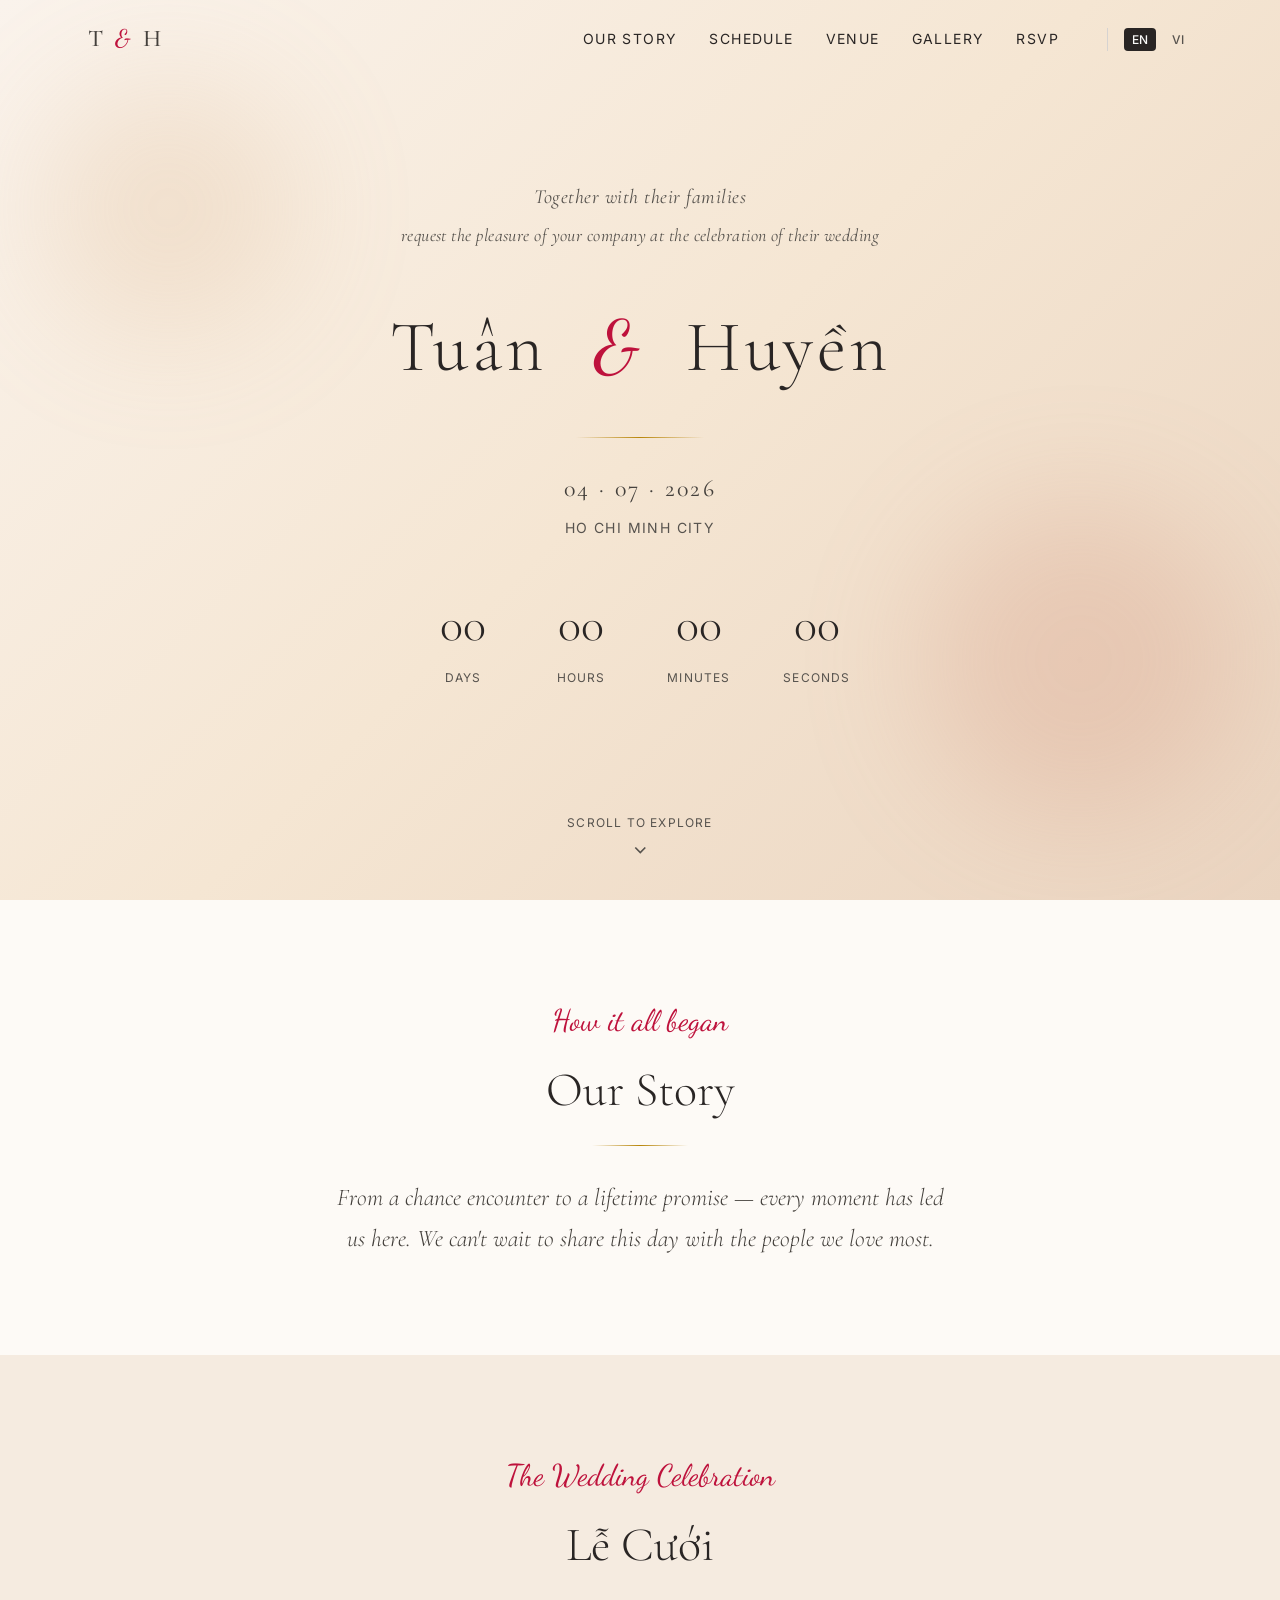
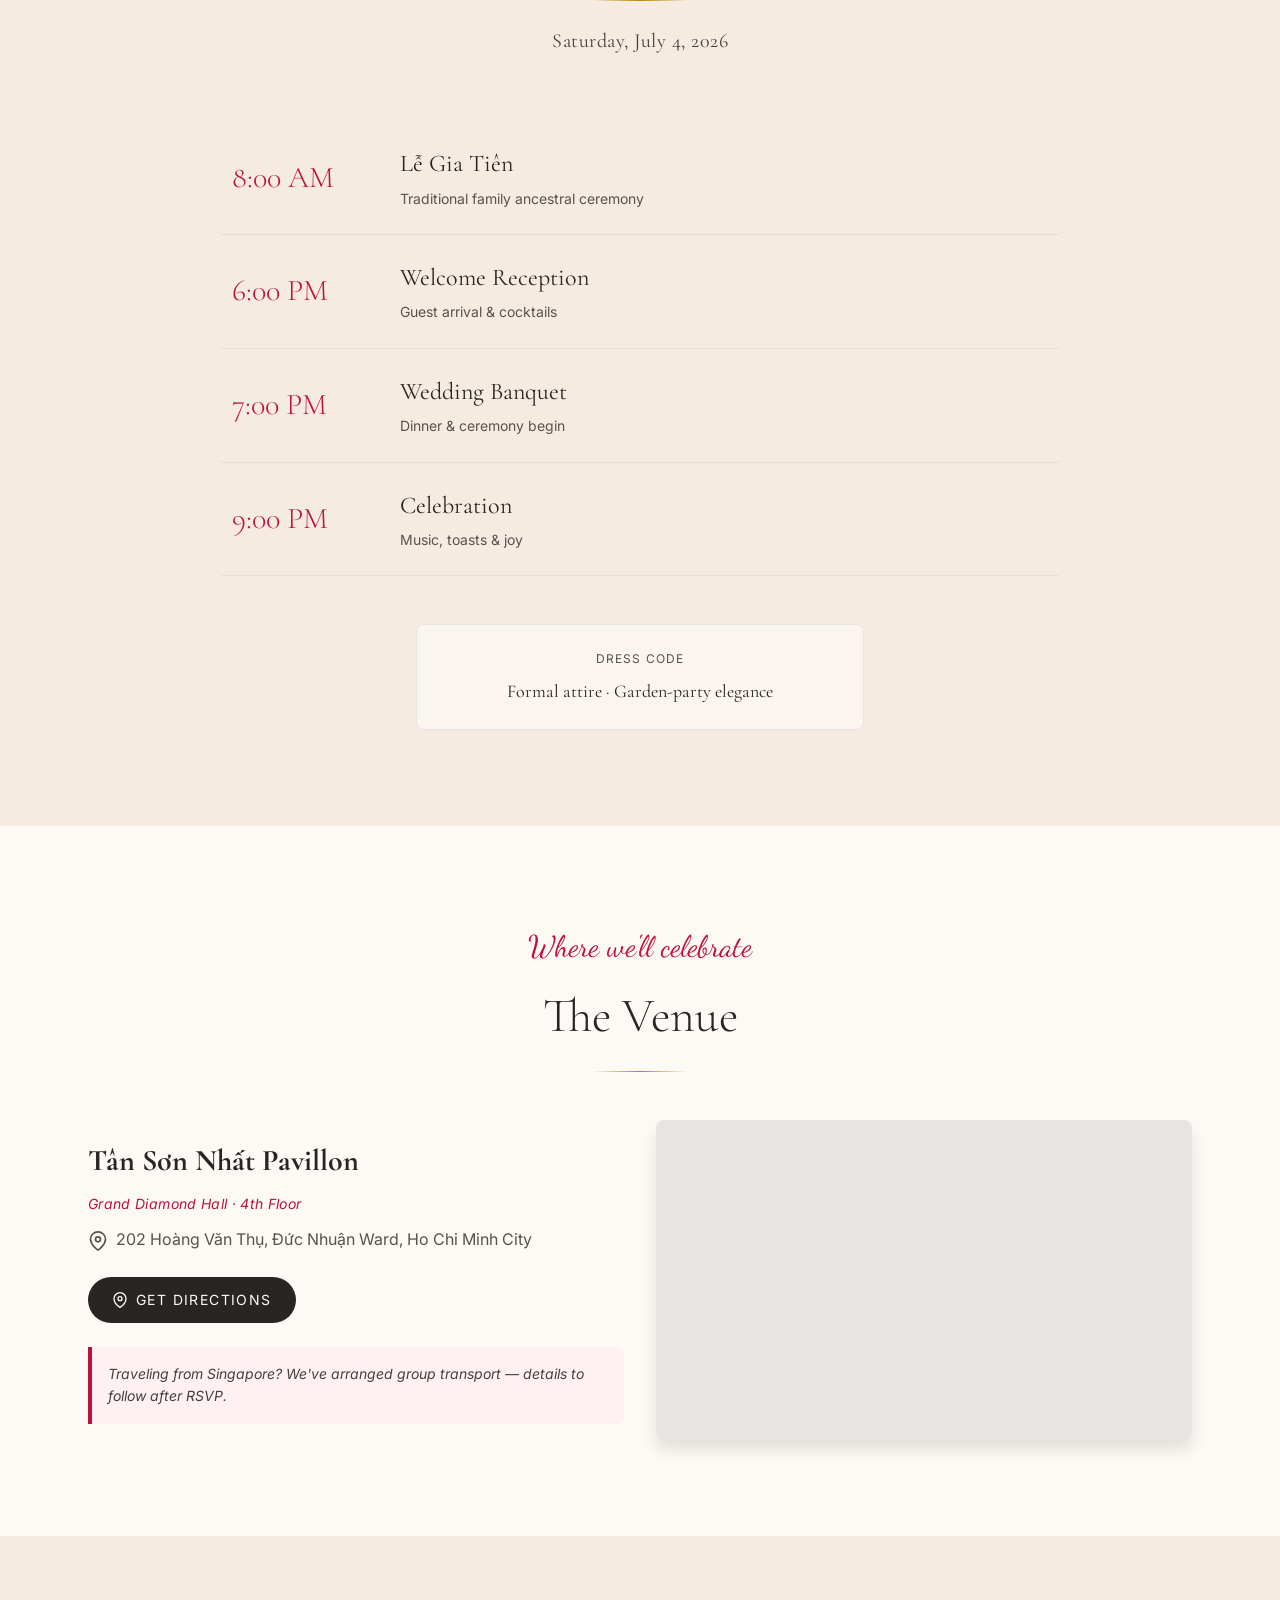
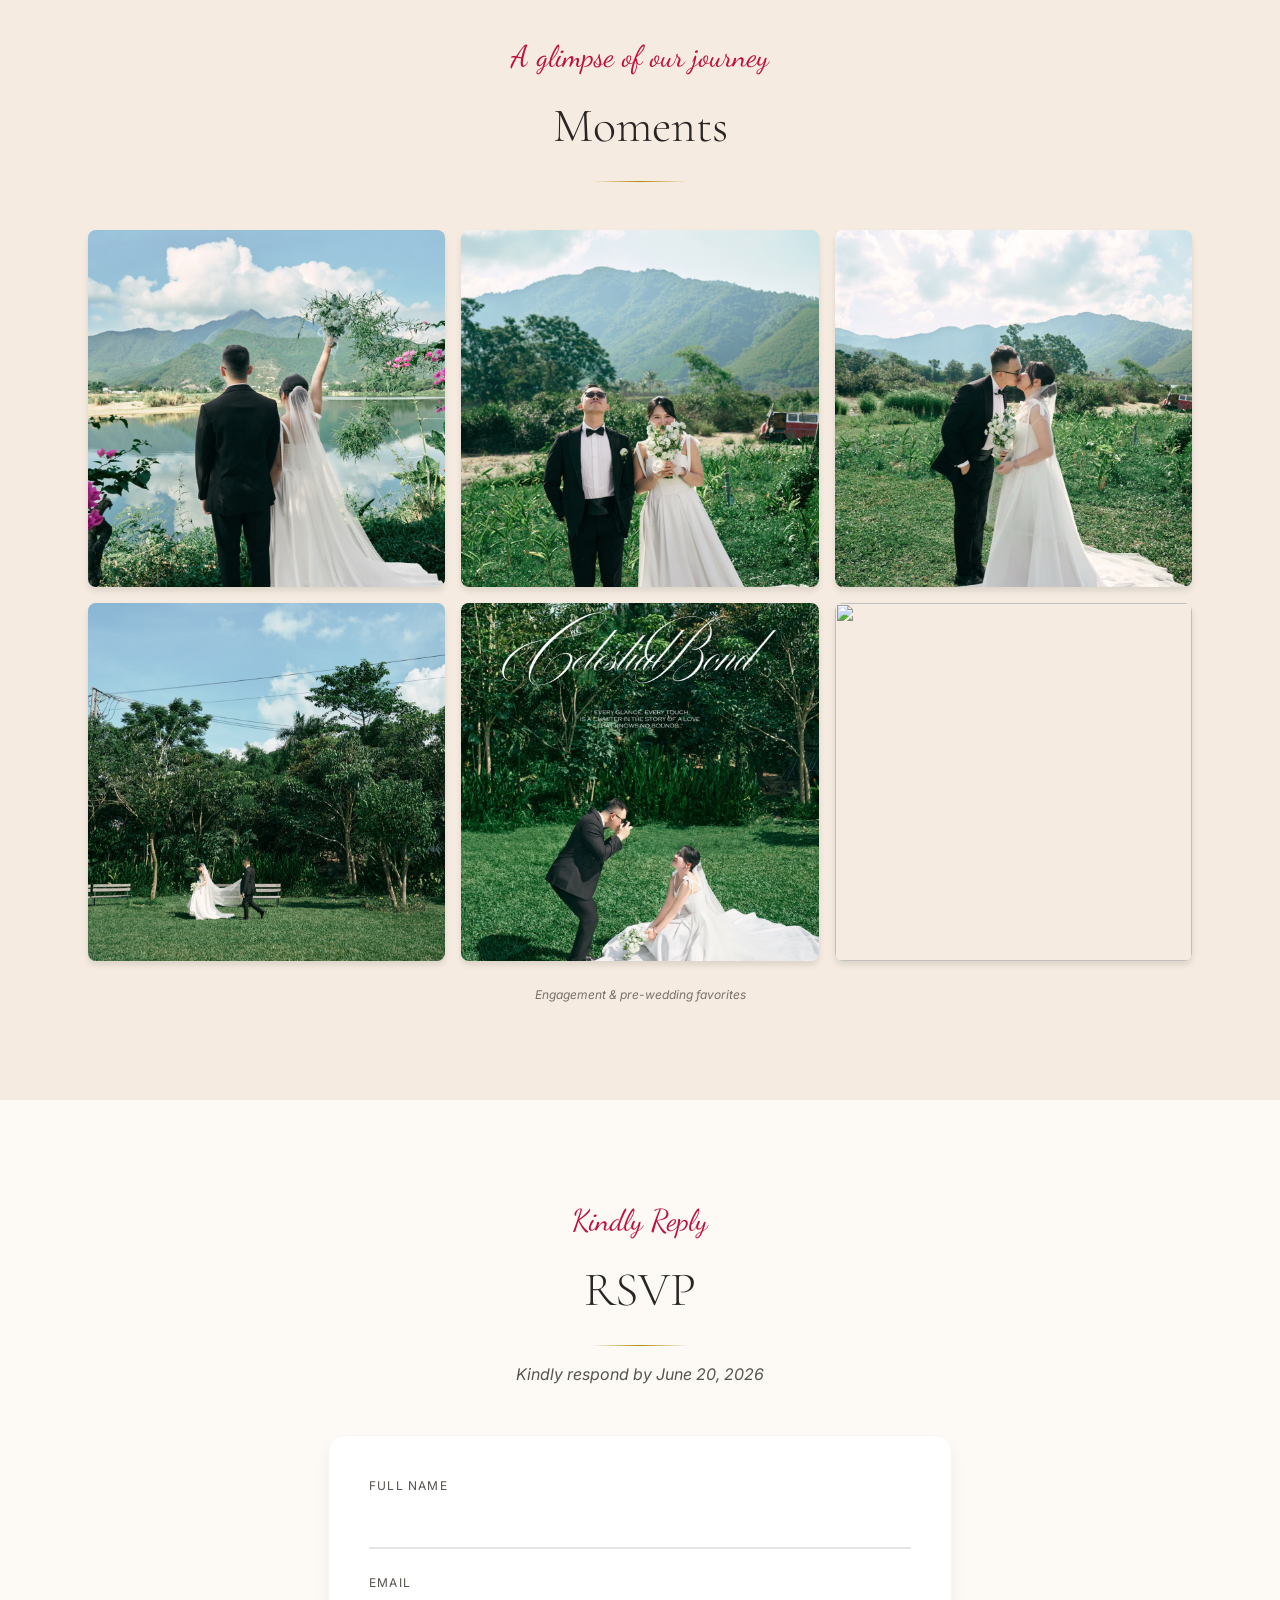
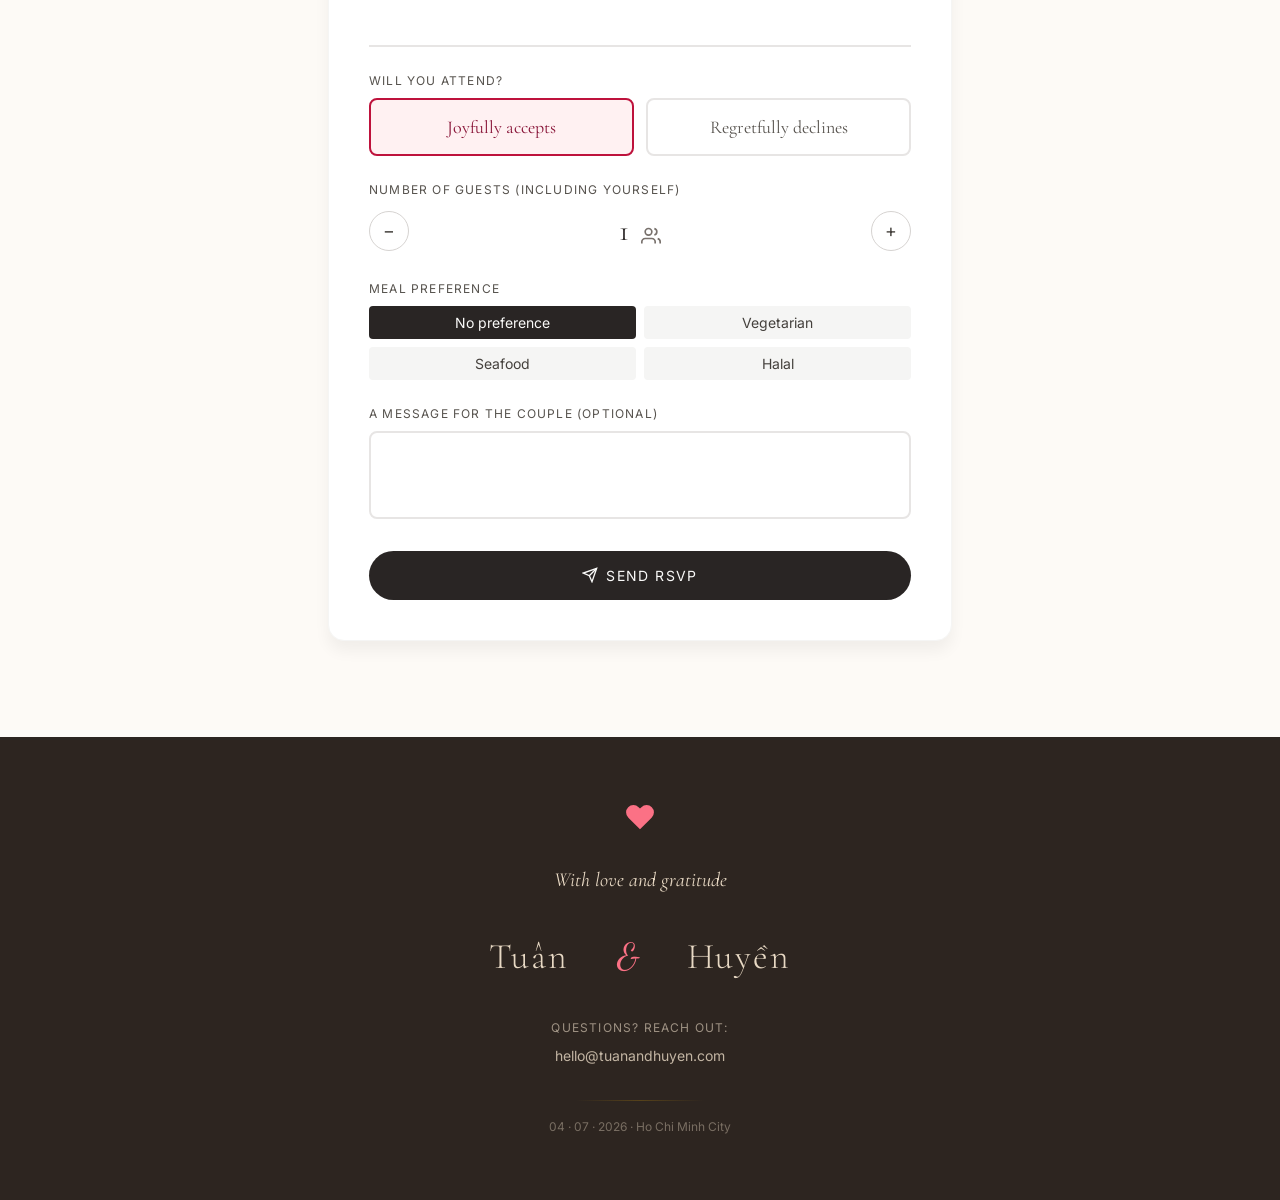
==== commit 17ab89fc: "updates" ====
--- a/wedding-site.html
+++ b/wedding-site.html
@@ -155,10 +155,19 @@
 
     /* ===== Gallery ===== */
     .gallery-grid { display: grid; grid-template-columns: repeat(2, 1fr); gap: 1rem; }
-    .gallery-tile { aspect-ratio: 1; border-radius: 0.5rem; overflow: hidden; position: relative; cursor: pointer; box-shadow: 0 4px 6px rgba(0, 0, 0, 0.1); transition: box-shadow 0.3s, transform 0.3s; display: flex; align-items: center; justify-content: center; }
+    .gallery-tile { aspect-ratio: 1; border-radius: 0.5rem; overflow: hidden; position: relative; cursor: pointer; box-shadow: 0 4px 6px rgba(0, 0, 0, 0.1); transition: box-shadow 0.3s, transform 0.3s; border: none; padding: 0; margin: 0; background: transparent; width: 100%; display: block; font: inherit; color: inherit; text-align: inherit; -webkit-appearance: none; appearance: none; }
     .gallery-tile:hover { box-shadow: 0 20px 25px rgba(0, 0, 0, 0.15); transform: translateY(-2px); }
-    .gallery-tile-num { font-family: 'Cormorant Garamond', serif; font-size: 3.75rem; color: rgba(255, 255, 255, 0.3); }
+    .gallery-tile:focus-visible { outline: 2px solid #be123c; outline-offset: 4px; }
+    .gallery-tile img { width: 100%; height: 100%; object-fit: cover; display: block; vertical-align: middle; pointer-events: none; }
     .gallery-note { text-align: center; font-size: 0.75rem; color: #78716c; margin-top: 1.5rem; font-style: italic; }
+
+    .lightbox { position: fixed; inset: 0; z-index: 100; display: flex; align-items: center; justify-content: center; padding: 1rem; }
+    .lightbox-backdrop { position: absolute; inset: 0; background: rgba(20, 18, 16, 0.88); cursor: pointer; }
+    .lightbox-inner { position: relative; z-index: 1; max-width: min(96vw, 1600px); max-height: 92vh; margin: auto; }
+    .lightbox-inner img { max-width: 100%; max-height: 92vh; width: auto; height: auto; object-fit: contain; border-radius: 0.375rem; box-shadow: 0 25px 50px rgba(0, 0, 0, 0.45); display: block; }
+    .lightbox-close { position: fixed; top: 1rem; right: 1rem; z-index: 2; width: 2.75rem; height: 2.75rem; border-radius: 9999px; background: rgba(255, 255, 255, 0.14); color: #fafaf9; display: flex; align-items: center; justify-content: center; transition: background 0.2s; backdrop-filter: blur(6px); -webkit-backdrop-filter: blur(6px); }
+    .lightbox-close:hover { background: rgba(255, 255, 255, 0.26); }
+    .lightbox-close:focus-visible { outline: 2px solid #fecdd3; outline-offset: 3px; }
 
     @media (min-width: 768px) {
       .gallery-grid { grid-template-columns: repeat(3, 1fr); }
@@ -381,14 +390,26 @@
       <div class="ornament ornament-sm"></div>
     </div>
     <div class="gallery-grid">
-      <div class="gallery-tile" style="background: linear-gradient(135deg, #e8c4a8 0%, #c97b63 100%);"><div class="gallery-tile-num">01</div></div>
-      <div class="gallery-tile" style="background: linear-gradient(135deg, #d4a574 0%, #a67c52 100%);"><div class="gallery-tile-num">02</div></div>
-      <div class="gallery-tile" style="background: linear-gradient(135deg, #e8b4b8 0%, #c97b8a 100%);"><div class="gallery-tile-num">03</div></div>
-      <div class="gallery-tile" style="background: linear-gradient(135deg, #c9a87c 0%, #8b6f47 100%);"><div class="gallery-tile-num">04</div></div>
-      <div class="gallery-tile" style="background: linear-gradient(135deg, #e8c4a8 0%, #a67c52 100%);"><div class="gallery-tile-num">05</div></div>
-      <div class="gallery-tile" style="background: linear-gradient(135deg, #d4a8a8 0%, #8b5a5a 100%);"><div class="gallery-tile-num">06</div></div>
-    </div>
-    <p id="gallery-note" class="gallery-note">Photos coming soon</p>
+      <button type="button" class="gallery-tile">
+        <img src="images/moments/moment-01.jpg" alt="" width="1066" height="1600" loading="lazy" decoding="async" />
+      </button>
+      <button type="button" class="gallery-tile">
+        <img src="images/moments/moment-02.jpg" alt="" width="1066" height="1600" loading="lazy" decoding="async" />
+      </button>
+      <button type="button" class="gallery-tile">
+        <img src="images/moments/moment-03.jpg" alt="" width="1066" height="1600" loading="lazy" decoding="async" />
+      </button>
+      <button type="button" class="gallery-tile">
+        <img src="images/moments/moment-04.jpg" alt="" width="1600" height="1066" loading="lazy" decoding="async" />
+      </button>
+      <button type="button" class="gallery-tile">
+        <img src="images/moments/moment-05.jpg" alt="" width="1066" height="1600" loading="lazy" decoding="async" />
+      </button>
+      <button type="button" class="gallery-tile">
+        <img src="images/moments/moment-06.jpg" alt="" width="1071" height="1600" loading="lazy" decoding="async" />
+      </button>
+    </div>
+    <p id="gallery-note" class="gallery-note">Engagement &amp; pre-wedding favorites</p>
   </div>
 </section>
 
@@ -475,6 +496,16 @@
   <p class="footer-date">04 · 07 · 2026 · Ho Chi Minh City</p>
 </footer>
 
+<div id="lightbox" class="lightbox hidden" role="dialog" aria-modal="true" aria-label="Full-size photo">
+  <div class="lightbox-backdrop" id="lightbox-backdrop" tabindex="-1" aria-hidden="true"></div>
+  <button type="button" id="lightbox-close" class="lightbox-close" aria-label="Close">
+    <svg xmlns="http://www.w3.org/2000/svg" width="22" height="22" viewBox="0 0 24 24" fill="none" stroke="currentColor" stroke-width="2" stroke-linecap="round" aria-hidden="true"><path d="M18 6L6 18M6 6l12 12"/></svg>
+  </button>
+  <div class="lightbox-inner">
+    <img id="lightbox-img" src="" alt="" />
+  </div>
+</div>
+
 <script>
   // ===== Translations =====
   const translations = {
@@ -513,7 +544,14 @@
         directions: 'Get Directions',
         travelNote: 'Traveling from Singapore? We\'ve arranged group transport — details to follow after RSVP.',
       },
-      gallery: { title: 'Moments', subtitle: 'A glimpse of our journey', note: 'Photos coming soon' },
+      gallery: {
+        title: 'Moments',
+        subtitle: 'A glimpse of our journey',
+        note: 'Engagement & pre-wedding favorites',
+        viewLarge: 'View larger',
+        lightboxClose: 'Close',
+        lightboxDialog: 'Full-size photo',
+      },
       rsvp: {
         title: 'RSVP',
         scriptLabel: 'Kindly Reply',
@@ -569,7 +607,14 @@
         directions: 'Chỉ Đường',
         travelNote: 'Đến từ Singapore? Chúng mình đã sắp xếp xe đưa đón theo nhóm — chi tiết sẽ gửi sau khi xác nhận.',
       },
-      gallery: { title: 'Khoảnh Khắc', subtitle: 'Một chút hành trình của chúng mình', note: 'Hình ảnh sẽ được cập nhật' },
+      gallery: {
+        title: 'Khoảnh Khắc',
+        subtitle: 'Một chút hành trình của chúng mình',
+        note: 'Ảnh cưới & pre-wedding',
+        viewLarge: 'Xem ảnh lớn',
+        lightboxClose: 'Đóng',
+        lightboxDialog: 'Ảnh kích thước đầy đủ',
+      },
       rsvp: {
         title: 'Xác Nhận Tham Dự',
         scriptLabel: 'Vui Lòng Phản Hồi',
@@ -642,6 +687,14 @@
     document.getElementById('gallery-sub').textContent = t.gallery.subtitle;
     document.getElementById('gallery-note').textContent = t.gallery.note;
 
+    const galleryTiles = document.querySelectorAll('.gallery-tile');
+    const galleryTotal = galleryTiles.length;
+    galleryTiles.forEach((btn, i) => {
+      btn.setAttribute('aria-label', `${t.gallery.viewLarge} (${i + 1}/${galleryTotal})`);
+    });
+    document.getElementById('lightbox').setAttribute('aria-label', t.gallery.lightboxDialog);
+    document.getElementById('lightbox-close').setAttribute('aria-label', t.gallery.lightboxClose);
+
     document.getElementById('rsvp-title').textContent = t.rsvp.title;
     document.getElementById('rsvp-sub-script').textContent = t.rsvp.scriptLabel;
     document.getElementById('rsvp-subtitle').textContent = t.rsvp.subtitle;
@@ -799,6 +852,48 @@
     applyLang();
   });
 
+  // ===== Gallery lightbox =====
+  const lightbox = document.getElementById('lightbox');
+  const lightboxImg = document.getElementById('lightbox-img');
+  const lightboxClose = document.getElementById('lightbox-close');
+  const lightboxBackdrop = document.getElementById('lightbox-backdrop');
+  let lightboxReturnFocus = null;
+
+  function openLightbox(src) {
+    lightboxReturnFocus = document.activeElement;
+    lightboxImg.src = src;
+    lightboxImg.alt = '';
+    lightbox.classList.remove('hidden');
+    document.body.style.overflow = 'hidden';
+    lightboxClose.focus();
+  }
+
+  function closeLightbox() {
+    lightbox.classList.add('hidden');
+    lightboxImg.removeAttribute('src');
+    document.body.style.overflow = '';
+    if (lightboxReturnFocus && typeof lightboxReturnFocus.focus === 'function') {
+      lightboxReturnFocus.focus();
+    }
+    lightboxReturnFocus = null;
+  }
+
+  document.querySelectorAll('.gallery-tile').forEach(btn => {
+    btn.addEventListener('click', () => {
+      const img = btn.querySelector('img');
+      if (img && img.currentSrc) openLightbox(img.currentSrc);
+      else if (img && img.src) openLightbox(img.src);
+    });
+  });
+
+  lightboxClose.addEventListener('click', e => { e.stopPropagation(); closeLightbox(); });
+  lightboxBackdrop.addEventListener('click', closeLightbox);
+  lightbox.querySelector('.lightbox-inner').addEventListener('click', e => e.stopPropagation());
+
+  document.addEventListener('keydown', e => {
+    if (e.key === 'Escape' && !lightbox.classList.contains('hidden')) closeLightbox();
+  });
+
   // ===== Init =====
   applyLang();
   setAttending('yes');
